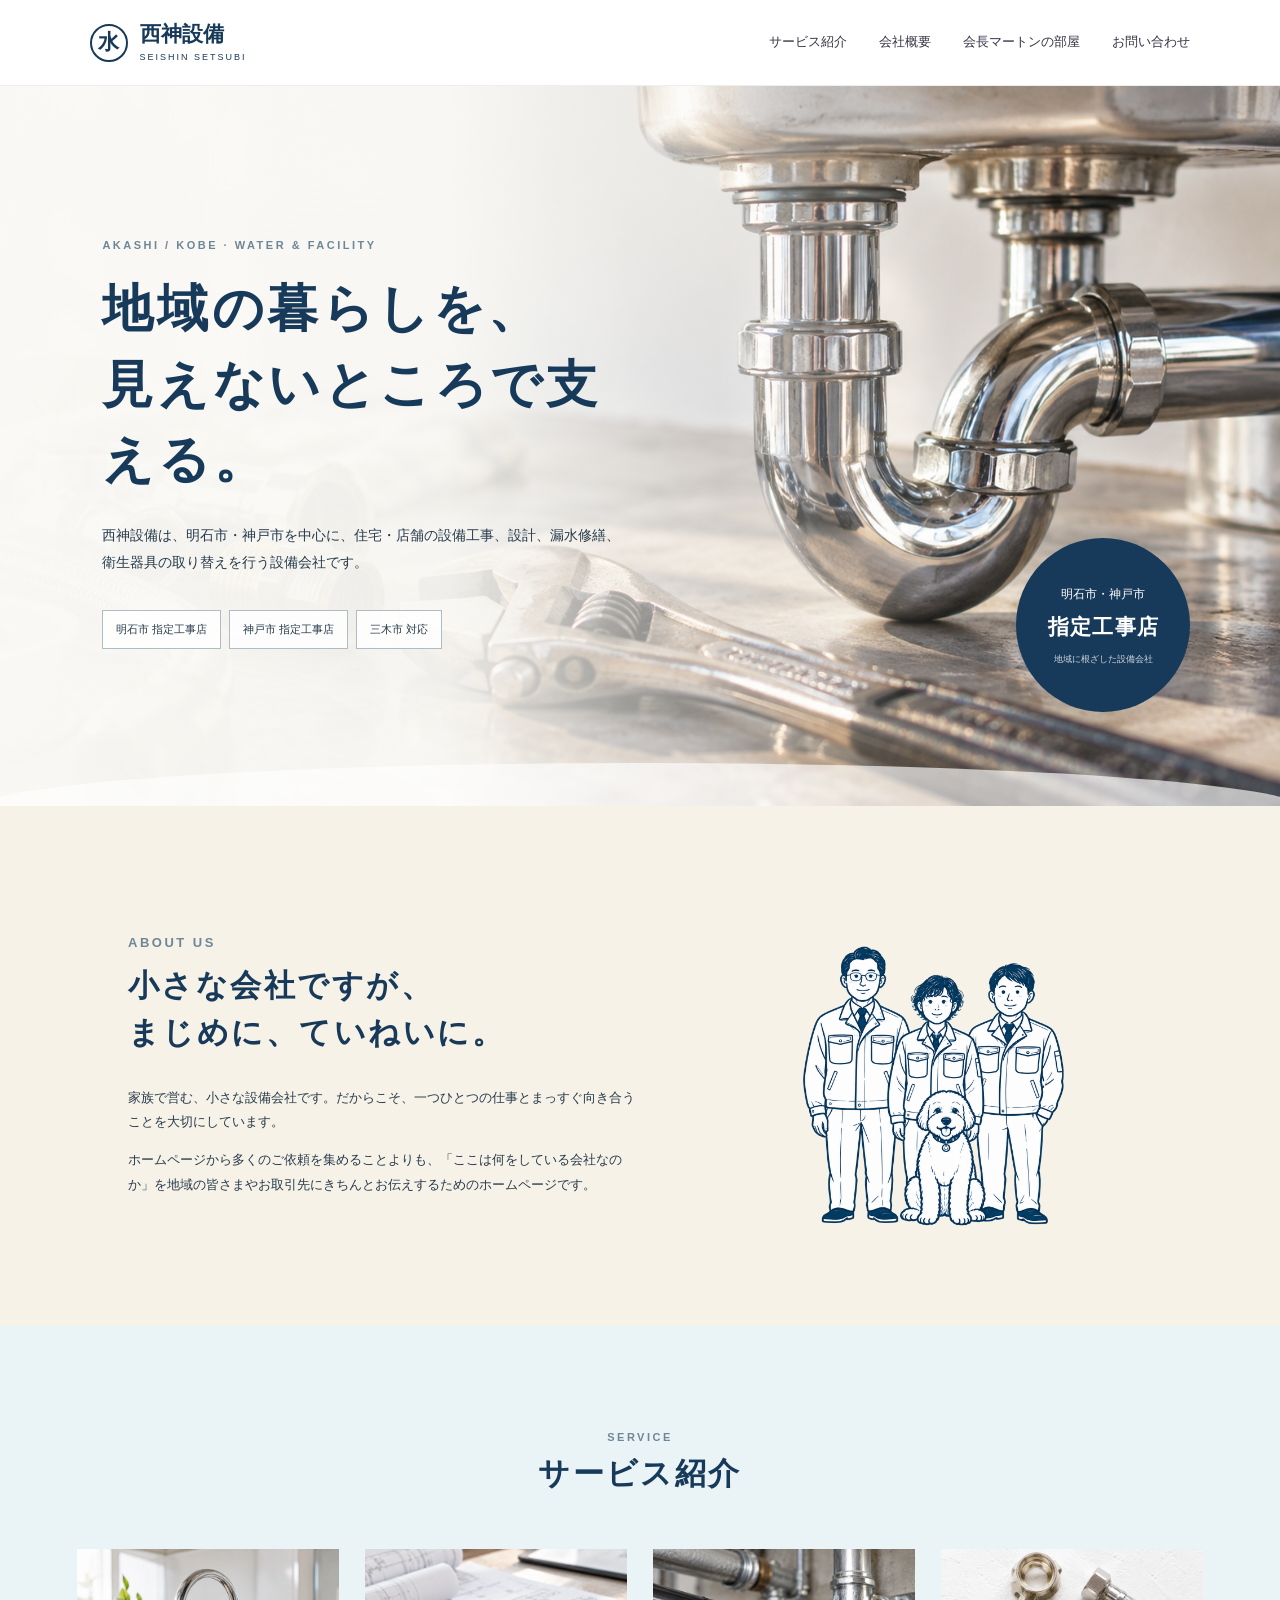
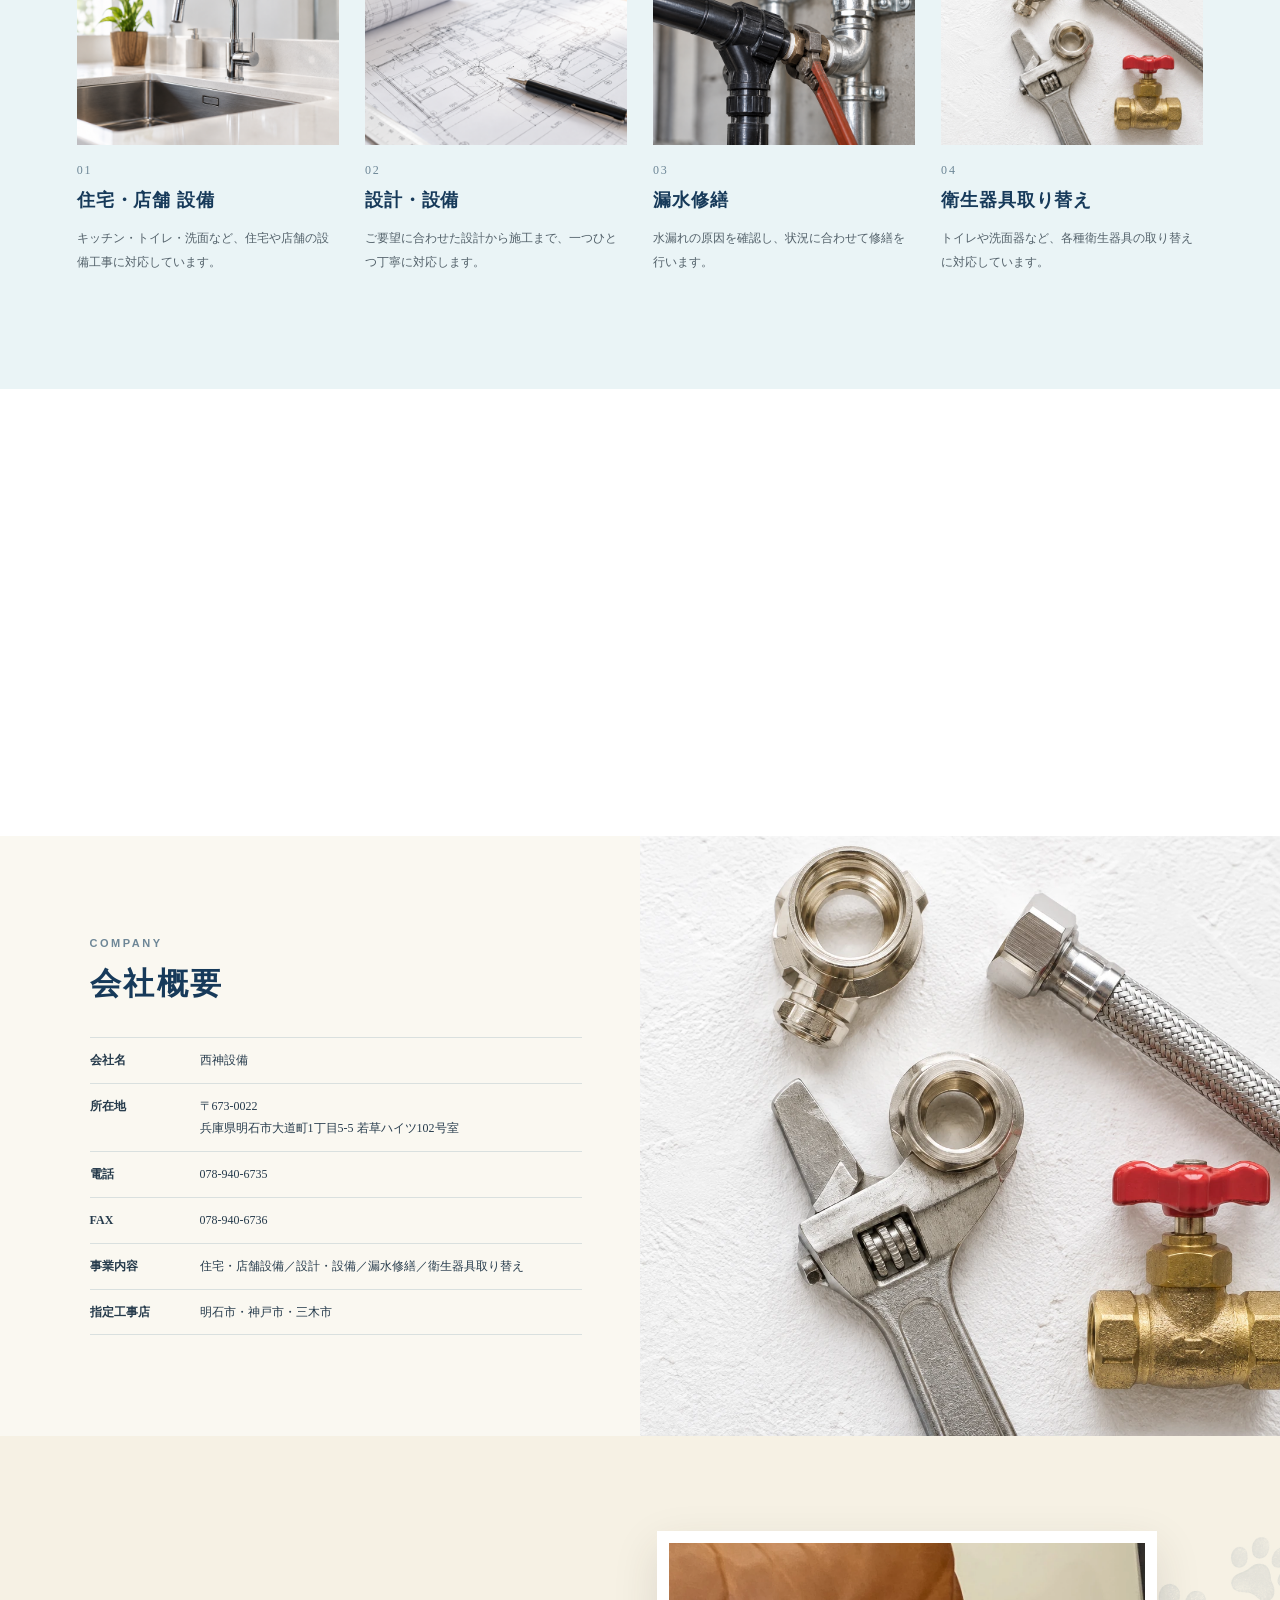
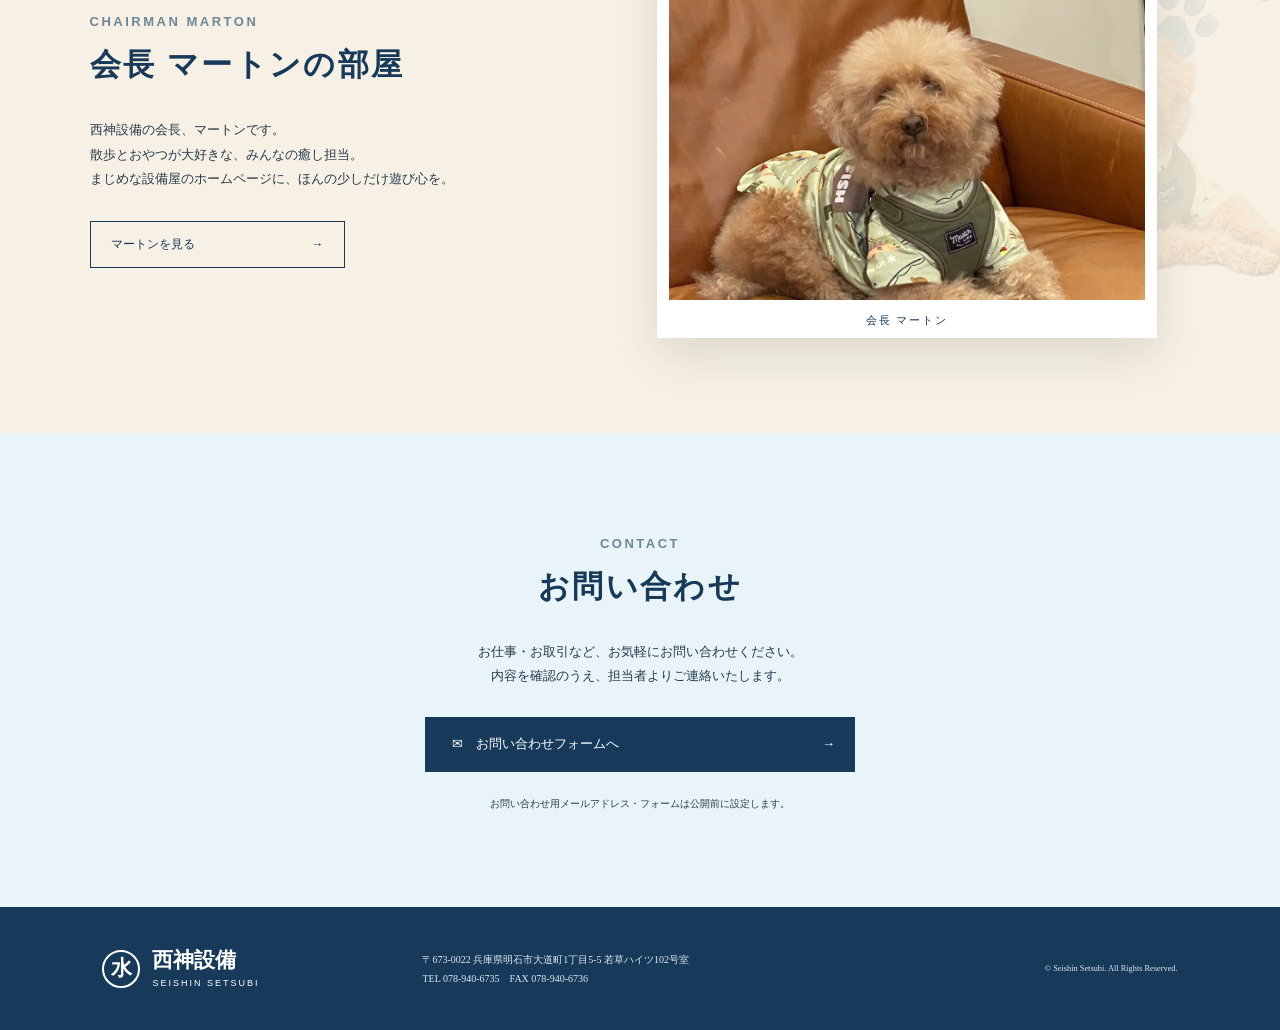
==== index.html @ 3f1f8f0a "Add files via upload" ====
<!doctype html>
<html lang="ja">
<head>
  <meta charset="utf-8">
  <meta name="viewport" content="width=device-width, initial-scale=1">
  <meta name="description" content="西神設備は明石市・神戸市を中心に、住宅・店舗設備、設計、漏水修繕、衛生器具取り替えを行う設備会社です。">
  <title>西神設備｜明石・神戸の水道設備</title>
  <link rel="stylesheet" href="style.css">
  <script src="script.js" defer></script>
</head>
<body>
<header class="header" id="header">
  <a class="brand" href="#top" aria-label="西神設備 ホーム">
    <span class="mark">水</span>
    <span>西神設備<small>SEISHIN SETSUBI</small></span>
  </a>
  <nav class="global-nav" id="global-nav" aria-label="メインナビゲーション">
    <a href="#service">サービス紹介</a>
    <a href="#company">会社概要</a>
    <a href="marton.html">会長マートンの部屋</a>
    <a href="#contact">お問い合わせ</a>
  </nav>
  <button class="menu-button" type="button" aria-label="メニューを開く" aria-expanded="false" aria-controls="global-nav">
    <span></span><span></span><span></span>
  </button>
</header>

<main id="top">
  <section class="hero">
    <div class="hero-copy reveal">
      <p class="eyebrow">AKASHI / KOBE · WATER &amp; FACILITY</p>
      <h1>地域の暮らしを、<br>見えないところで支える。</h1>
      <p class="hero-lead">西神設備は、明石市・神戸市を中心に、住宅・店舗の設備工事、設計、漏水修繕、衛生器具の取り替えを行う設備会社です。</p>
      <div class="badges"><span>明石市 指定工事店</span><span>神戸市 指定工事店</span><span>三木市 対応</span></div>
    </div>
    <div class="mv-badge reveal"><span>明石市・神戸市</span><strong>指定工事店</strong><small>地域に根ざした設備会社</small></div>
  </section>

  <section class="intro section-grid">
    <div class="reveal">
      <p class="eyebrow">ABOUT US</p>
      <h2>小さな会社ですが、<br>まじめに、ていねいに。</h2>
      <p>家族で営む、小さな設備会社です。だからこそ、一つひとつの仕事とまっすぐ向き合うことを大切にしています。</p>
      <p>ホームページから多くのご依頼を集めることよりも、「ここは何をしている会社なのか」を地域の皆さまやお取引先にきちんとお伝えするためのホームページです。</p>
    </div>
    <div class="about-visual reveal"><img src="images/seishin-family.webp" alt="西神設備のスタッフと会長マートン"></div>
  </section>

  <section class="service" id="service">
    <div class="service-inner">
      <p class="section-en reveal">SERVICE</p>
      <h2 class="section-title reveal">サービス紹介</h2>
      <div class="service-list">
        <article class="service-item reveal"><div class="service-image"><img src="images/service-equipment.webp" alt="住宅・店舗の設備工事" loading="lazy"></div><p class="service-number">01</p><h3>住宅・店舗 設備</h3><p class="service-text">キッチン・トイレ・洗面など、住宅や店舗の設備工事に対応しています。</p></article>
        <article class="service-item reveal"><div class="service-image"><img src="images/service-design.webp" alt="設備工事の設計" loading="lazy"></div><p class="service-number">02</p><h3>設計・設備</h3><p class="service-text">ご要望に合わせた設計から施工まで、一つひとつ丁寧に対応します。</p></article>
        <article class="service-item reveal"><div class="service-image"><img src="images/service-repair.webp" alt="漏水修繕" loading="lazy"></div><p class="service-number">03</p><h3>漏水修繕</h3><p class="service-text">水漏れの原因を確認し、状況に合わせて修繕を行います。</p></article>
        <article class="service-item reveal"><div class="service-image"><img src="images/service-sanitary.webp" alt="衛生器具の取り替え" loading="lazy"></div><p class="service-number">04</p><h3>衛生器具取り替え</h3><p class="service-text">トイレや洗面器など、各種衛生器具の取り替えに対応しています。</p></article>
      </div>
    </div>
  </section>

  <section class="cert section-grid">
    <div class="reveal"><p class="eyebrow">LICENSED CONTRACTOR</p><h2>明石市・神戸市の<br>指定工事店です。</h2><p>地域の基準に沿って、確かな施工を積み重ねていくこと。それが西神設備の基本姿勢です。</p><small>※指定内容・正式名称は公開前に各自治体の登録情報と照合予定</small></div>
    <div class="round reveal"><span>明石市・神戸市</span><b>指定工事店</b><small>安心できる施工を</small></div>
  </section>

  <section id="company" class="company">
    <div class="company-info reveal">
      <p class="eyebrow">COMPANY</p><h2>会社概要</h2>
      <dl>
        <dt>会社名</dt><dd>西神設備</dd>
        <dt>所在地</dt><dd>〒673-0022<br>兵庫県明石市大道町1丁目5-5 若草ハイツ102号室</dd>
        <dt>電話</dt><dd>078-940-6735</dd>
        <dt>FAX</dt><dd>078-940-6736</dd>
        <dt>事業内容</dt><dd>住宅・店舗設備／設計・設備／漏水修繕／衛生器具取り替え</dd>
        <dt>指定工事店</dt><dd>明石市・神戸市・三木市</dd>
      </dl>
    </div>
    <div class="company-image reveal"><img src="images/company-tools.webp" alt="水道設備の工具と配管部品" loading="lazy"></div>
  </section>

  <section id="marton" class="marton">
    <img class="marton-paws" src="images/marton-paws.webp" alt="" aria-hidden="true">
    <div class="marton-inner">
      <div class="marton-copy reveal"><p class="eyebrow">CHAIRMAN MARTON</p><h2>会長 マートンの部屋</h2><p>西神設備の会長、マートンです。<br>散歩とおやつが大好きな、みんなの癒し担当。<br>まじめな設備屋のホームページに、ほんの少しだけ遊び心を。</p><a class="outline-button" href="marton.html">マートンを見る <span>→</span></a></div>
      <figure class="marton-photo reveal" id="marton-photo"><img src="images/marton-chairman.webp" alt="西神設備 会長のマートン" loading="lazy"><figcaption>会長 マートン</figcaption></figure>
    </div>
  </section>

  <section id="contact" class="contact">
    <div class="contact-inner reveal"><p class="eyebrow center">CONTACT</p><h2>お問い合わせ</h2><p>お仕事・お取引など、お気軽にお問い合わせください。<br>内容を確認のうえ、担当者よりご連絡いたします。</p><a class="mail" href="#" aria-disabled="true">✉　お問い合わせフォームへ　<span>→</span></a><small>お問い合わせ用メールアドレス・フォームは公開前に設定します。</small></div>
  </section>
</main>

<footer>
  <div class="brand light"><span class="mark">水</span><span>西神設備<small>SEISHIN SETSUBI</small></span></div>
  <div>〒673-0022 兵庫県明石市大道町1丁目5-5 若草ハイツ102号室<br>TEL 078-940-6735　FAX 078-940-6736</div>
  <small>© Seishin Setsubi. All Rights Reserved.</small>
</footer>
<button class="page-top" type="button" aria-label="ページ上部へ戻る">↑</button>
</body>
</html>
---- style.css ----
:root{--navy:#173a5a;--navy2:#0f304c;--blue:#eaf4f6;--cream:#f7f2e7;--ink:#263b4c;--muted:#6e8797;--line:#d9e0df;--white:#fff}*{box-sizing:border-box}html{scroll-behavior:smooth;scroll-padding-top:86px}body{margin:0;color:var(--ink);font-family:"Yu Mincho","Hiragino Mincho ProN",serif;background:#fafaf7;line-height:1.9}img{max-width:100%}a,button{font:inherit}.header{height:86px;display:flex;align-items:center;justify-content:space-between;padding:0 7%;background:rgba(255,255,255,.94);position:sticky;top:0;z-index:20;border-bottom:1px solid #eee;backdrop-filter:blur(12px);transition:box-shadow .3s}.header.scrolled{box-shadow:0 8px 28px rgba(22,58,90,.08)}.brand{display:flex;gap:12px;align-items:center;color:var(--navy);text-decoration:none;font-weight:700;font-size:21px;line-height:1.1}.brand small{display:block;font:9px Arial,sans-serif;letter-spacing:2px;margin-top:6px}.mark{width:38px;height:38px;border:2px solid currentColor;border-radius:50%;display:grid;place-items:center}.global-nav{display:flex;gap:32px}.global-nav a{color:#334;text-decoration:none;font-size:13px;position:relative}.global-nav a::after{content:"";position:absolute;left:0;bottom:-7px;width:100%;height:1px;background:var(--navy);transform:scaleX(0);transform-origin:right;transition:transform .3s}.global-nav a:hover::after{transform:scaleX(1);transform-origin:left}.menu-button{display:none;border:0;background:transparent;width:42px;height:42px;padding:10px;cursor:pointer}.menu-button span{display:block;height:1px;background:var(--navy);margin:6px 0;transition:.3s}.hero{position:relative;min-height:720px;display:flex;align-items:center;overflow:hidden;background:linear-gradient(90deg,rgba(250,249,245,.99) 0%,rgba(250,249,245,.95) 35%,rgba(250,249,245,.42) 58%,rgba(250,249,245,.05) 75%),url("images/hero.webp") center right/cover no-repeat}.hero::after{content:"";position:absolute;left:-2%;right:-2%;bottom:-42px;height:85px;background:#fff;border-radius:50% 50% 0 0/55% 55% 0 0;opacity:.65}.hero-copy{width:min(650px,56%);padding:90px 0 105px 8%;position:relative;z-index:2}.eyebrow,.section-en{font:600 11px Arial,sans-serif;letter-spacing:2.5px;color:var(--muted)}.hero h1{font-size:clamp(38px,4vw,62px);line-height:1.48;letter-spacing:.07em;color:var(--navy);margin:20px 0 25px}.hero-lead{font-size:14px;max-width:530px}.badges{display:flex;gap:8px;flex-wrap:wrap;margin-top:34px}.badges span{border:1px solid #aebdc5;background:rgba(255,255,255,.88);padding:8px 13px;font-size:11px}.mv-badge{position:absolute;right:7%;bottom:13%;width:174px;aspect-ratio:1;border-radius:50%;display:flex;flex-direction:column;align-items:center;justify-content:center;text-align:center;background:var(--navy);color:#fff;z-index:3;box-shadow:0 12px 35px rgba(23,58,90,.16)}.mv-badge span{font-size:12px}.mv-badge strong{font-size:21px;letter-spacing:.06em;margin:3px 0}.mv-badge small{font-size:9px;opacity:.8}.section-grid{display:grid;grid-template-columns:1.08fr .92fr;gap:8%;align-items:center;padding:95px 10%}.intro{background:var(--cream)}h2{font-size:clamp(26px,2.4vw,34px);letter-spacing:.08em;color:var(--navy);line-height:1.55;margin:12px 0 28px}.intro p,.cert p,.marton p{font-size:13px}.about-visual{display:flex;align-items:flex-end;justify-content:center;min-height:330px}.about-visual img{display:block;width:min(100%,520px);height:auto;object-fit:contain}.service{padding:105px 6% 115px;background:var(--blue)}.service-inner{width:min(1180px,100%);margin:auto}.section-en{text-align:center;margin:0 0 8px}.section-title{text-align:center;margin:0 0 50px}.service-list{display:grid;grid-template-columns:repeat(4,minmax(0,1fr));gap:26px}.service-item{position:relative}.service-image{width:100%;aspect-ratio:4/3;overflow:hidden;background:#ddd}.service-image img{display:block;width:100%;height:100%;object-fit:cover;transition:transform .55s ease,filter .55s}.service-item:hover .service-image img{transform:scale(1.04);filter:contrast(1.02)}.service-number{margin:18px 0 5px;color:var(--muted);font:12px Georgia,serif;letter-spacing:.15em}.service-item h3{margin:0 0 10px;color:var(--navy);font-size:18px;letter-spacing:.05em}.service-text{margin:0;color:#53616a;font-size:12px;line-height:1.95}.cert{background:#fff}.round{margin:auto;width:220px;aspect-ratio:1;border-radius:50%;background:var(--navy);color:#fff;display:flex;flex-direction:column;align-items:center;justify-content:center;text-align:center;line-height:1.65;box-shadow:0 15px 40px rgba(23,58,90,.12)}.round span{font-size:13px}.round b{font-size:22px;letter-spacing:.05em}.round small{font-size:9px;opacity:.75}.cert small{font-size:10px;color:#788}.company{display:grid;grid-template-columns:1fr 1fr;background:#faf8f1;min-height:600px}.company-info{padding:90px 9% 90px 14%}.company dl{display:grid;grid-template-columns:110px 1fr;font-size:12px;border-top:1px solid var(--line);margin:0}.company dt,.company dd{margin:0;padding:11px 0;border-bottom:1px solid var(--line)}.company dt{font-weight:bold}.company-image{min-height:600px;overflow:hidden}.company-image img{display:block;width:100%;height:100%;object-fit:cover;transition:transform .8s}.company-image:hover img{transform:scale(1.025)}.marton{position:relative;overflow:hidden;background:#f6f1e4;padding:95px 7%}.marton-inner{position:relative;z-index:2;width:min(1120px,100%);margin:auto;display:grid;grid-template-columns:.9fr 1.1fr;align-items:center;gap:70px}.marton-copy{position:relative;z-index:3}.outline-button{display:inline-flex;align-items:center;justify-content:space-between;gap:55px;min-width:255px;border:1px solid var(--navy);padding:11px 20px;color:var(--navy);text-decoration:none;font-size:12px;margin-top:16px;transition:.3s}.outline-button:hover{background:var(--navy);color:#fff}.marton-photo{position:relative;margin:0 auto;width:min(100%,500px);padding:12px 12px 38px;background:#fff;box-shadow:0 16px 42px rgba(52,50,42,.13);transform:rotate(1.5deg)}.marton-photo img{display:block;width:100%;aspect-ratio:4/3;object-fit:cover;object-position:center 54%}.marton-photo figcaption{position:absolute;left:0;right:0;bottom:7px;text-align:center;color:var(--navy);font-size:11px;letter-spacing:.16em}.marton-paws{position:absolute;z-index:1;right:-50px;top:0;width:520px;height:100%;object-fit:contain;opacity:.12;transform:rotate(-8deg);pointer-events:none;mix-blend-mode:multiply}.contact{background:#e8f4f7;padding:90px 20px;text-align:center}.contact-inner{max-width:720px;margin:auto}.contact h2{margin-top:6px}.contact p{font-size:13px}.mail{display:flex;align-items:center;justify-content:space-between;max-width:430px;margin:28px auto 15px;padding:15px 20px;background:var(--navy);color:#fff;text-decoration:none;font-size:13px;transition:.3s}.mail:hover{background:var(--navy2);transform:translateY(-2px)}.contact small{font-size:10px}footer{background:var(--navy);color:#dce8ef;padding:42px 8%;display:grid;grid-template-columns:1fr 1.5fr 1fr;align-items:center;gap:30px;font-size:10px}.brand.light{color:#fff}footer>small{text-align:right}.page-top{position:fixed;right:24px;bottom:24px;width:44px;height:44px;border:1px solid rgba(255,255,255,.6);border-radius:50%;background:var(--navy);color:#fff;z-index:15;cursor:pointer;opacity:0;visibility:hidden;transform:translateY(10px);transition:.3s}.page-top.show{opacity:1;visibility:visible;transform:none}.reveal{opacity:0;transform:translateY(24px);transition:opacity .8s ease,transform .8s ease}.reveal.is-visible{opacity:1;transform:none}@media(prefers-reduced-motion:reduce){html{scroll-behavior:auto}.reveal{opacity:1;transform:none;transition:none}*{animation:none!important;transition:none!important}}@media(max-width:900px){html{scroll-padding-top:70px}.header{height:70px;padding:0 5%}.brand{font-size:18px}.mark{width:34px;height:34px}.menu-button{display:block}.global-nav{position:absolute;left:0;right:0;top:70px;display:flex;flex-direction:column;gap:0;padding:12px 6% 20px;background:rgba(255,255,255,.98);border-bottom:1px solid #eee;opacity:0;visibility:hidden;transform:translateY(-8px);transition:.3s}.global-nav.open{opacity:1;visibility:visible;transform:none}.global-nav a{padding:13px 0;border-bottom:1px solid #eee}.menu-button.open span:nth-child(1){transform:translateY(7px) rotate(45deg)}.menu-button.open span:nth-child(2){opacity:0}.menu-button.open span:nth-child(3){transform:translateY(-7px) rotate(-45deg)}.hero{min-height:670px;background-position:64% center}.hero-copy{width:75%;padding:75px 0 120px 7%}.mv-badge{width:145px;right:6%;bottom:9%}.section-grid{grid-template-columns:1fr;padding:70px 7%;gap:40px}.about-visual{min-height:0}.service{padding:80px 6% 90px}.service-list{grid-template-columns:repeat(2,minmax(0,1fr));gap:45px 24px}.company{grid-template-columns:1fr}.company-info{padding:70px 7%}.company-image{min-height:420px}.marton{padding:75px 7%}.marton-inner{grid-template-columns:1fr;gap:45px}.marton-photo{width:min(90%,500px)}.marton-paws{width:420px;right:-100px;opacity:.1}footer{grid-template-columns:1fr;text-align:left}footer>small{text-align:left}}@media(max-width:600px){.hero{min-height:700px;align-items:flex-start;background:linear-gradient(180deg,rgba(250,249,245,.98) 0%,rgba(250,249,245,.92) 45%,rgba(250,249,245,.25) 72%,rgba(250,249,245,.08) 100%),url("images/hero.webp") 67% center/cover no-repeat}.hero-copy{width:100%;padding:58px 7% 220px}.hero h1{font-size:29px}.hero-lead{font-size:12px}.badges{margin-top:22px}.badges span{font-size:10px}.mv-badge{width:118px;right:7%;bottom:6%}.mv-badge strong{font-size:16px}.service-list{grid-template-columns:1fr}.service-image{aspect-ratio:16/10}.company-image{min-height:320px}.company dl{grid-template-columns:88px 1fr}.marton{padding:65px 6%}.marton-photo{width:100%;transform:rotate(1deg)}.marton-paws{width:330px;right:-125px;top:15%;opacity:.09}.outline-button{min-width:230px}.contact{padding:70px 20px}.page-top{right:14px;bottom:14px}}
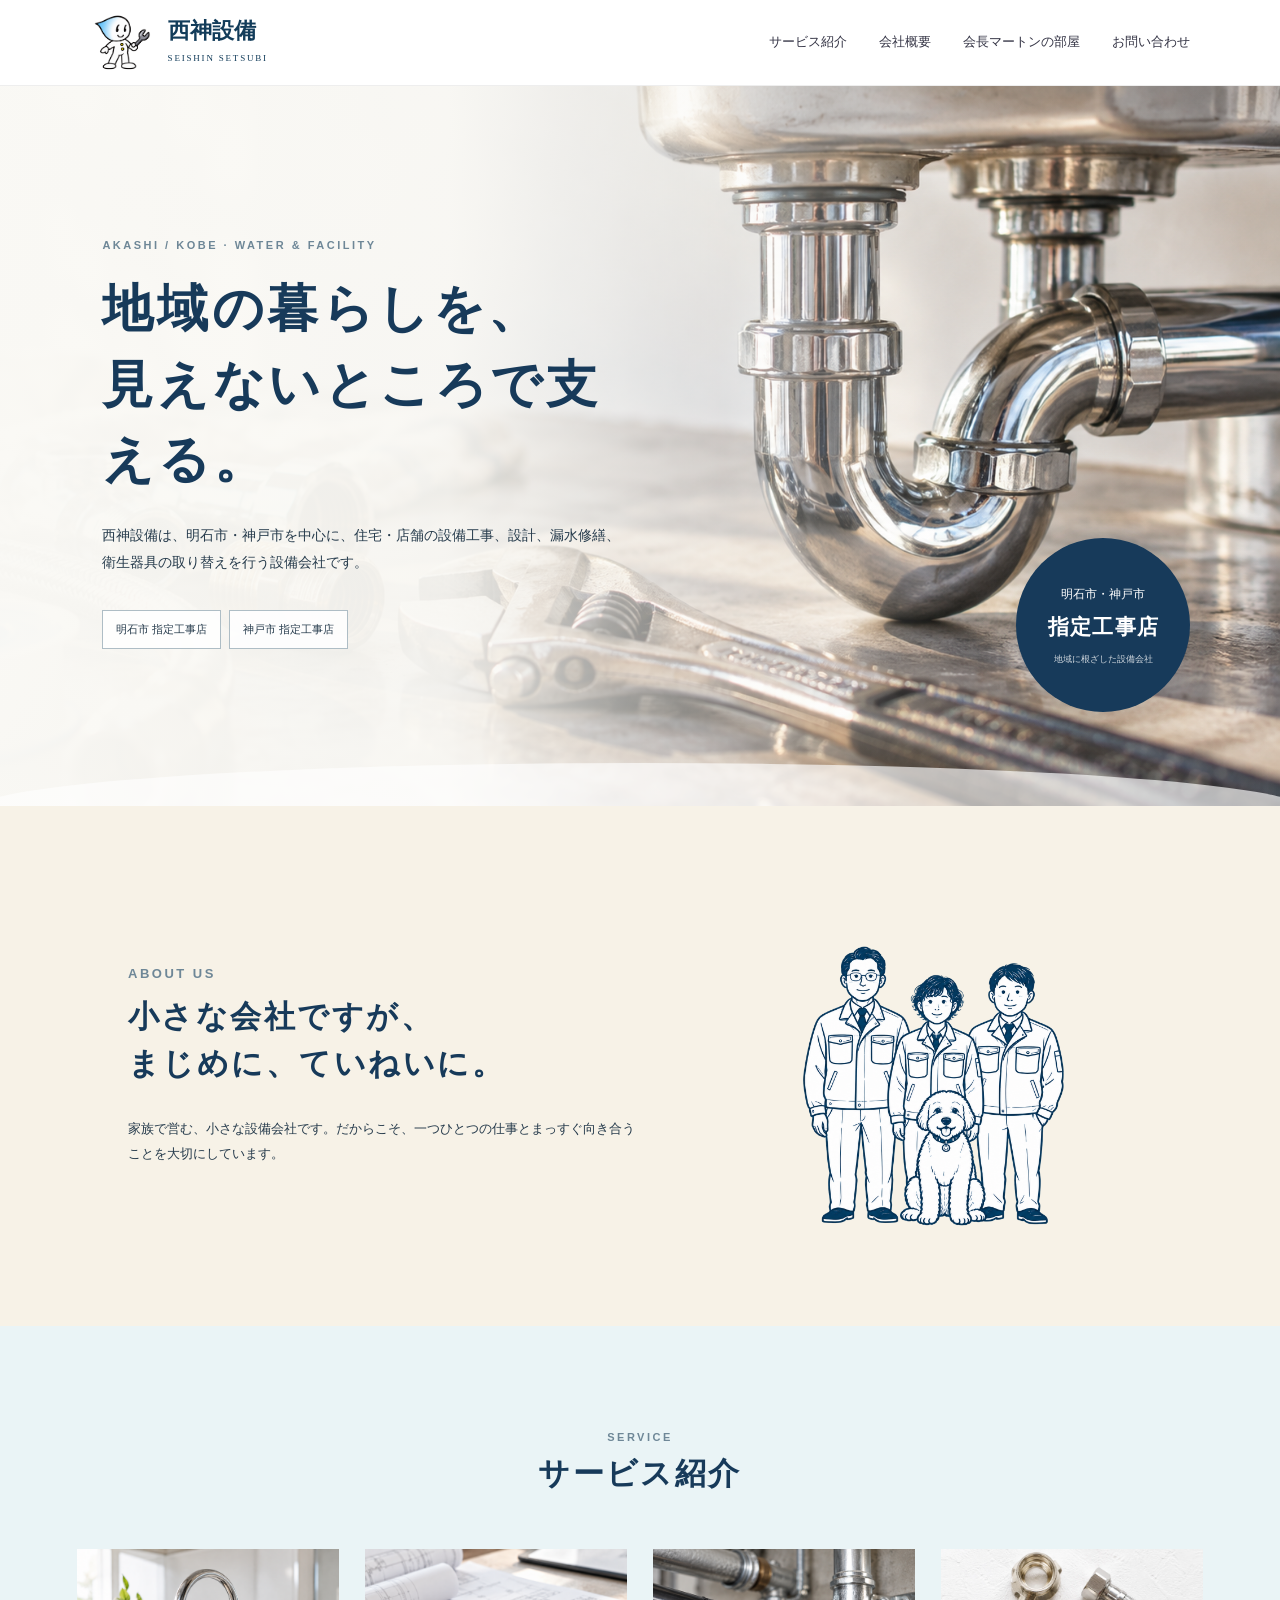
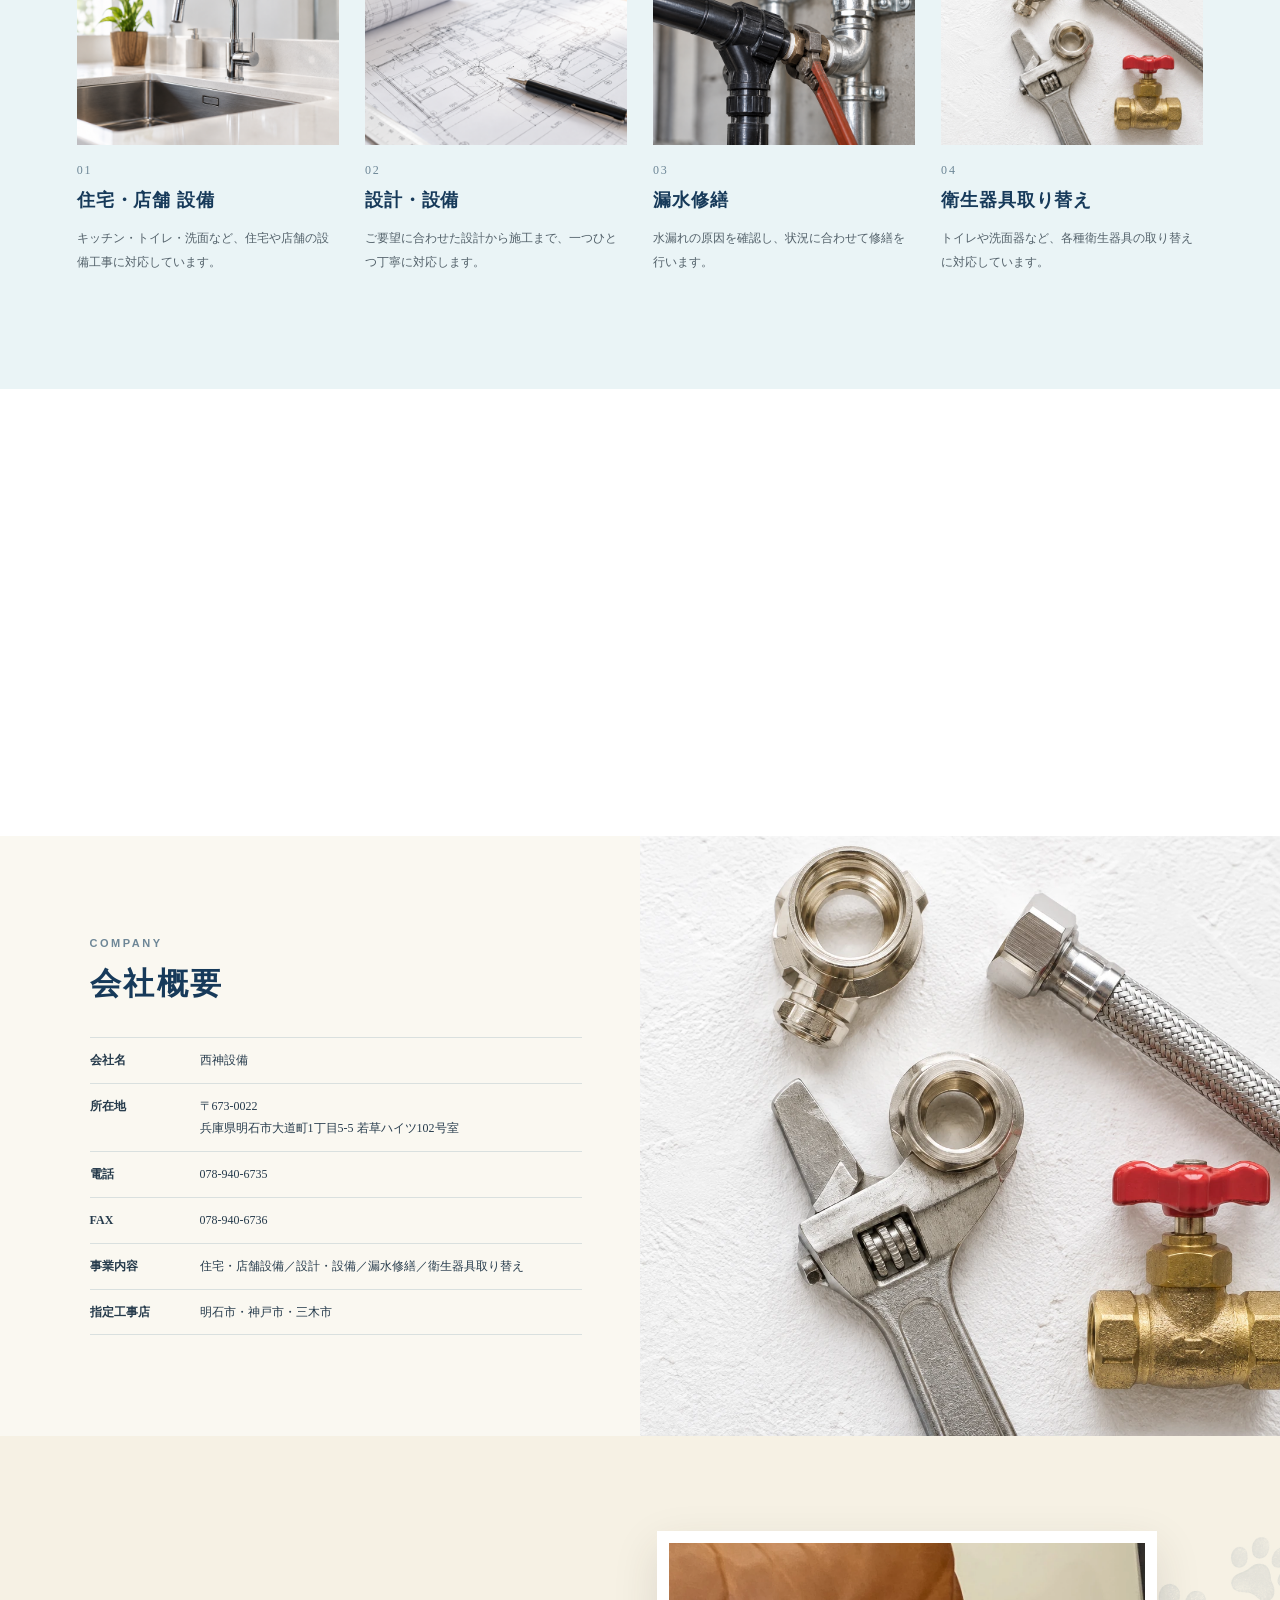
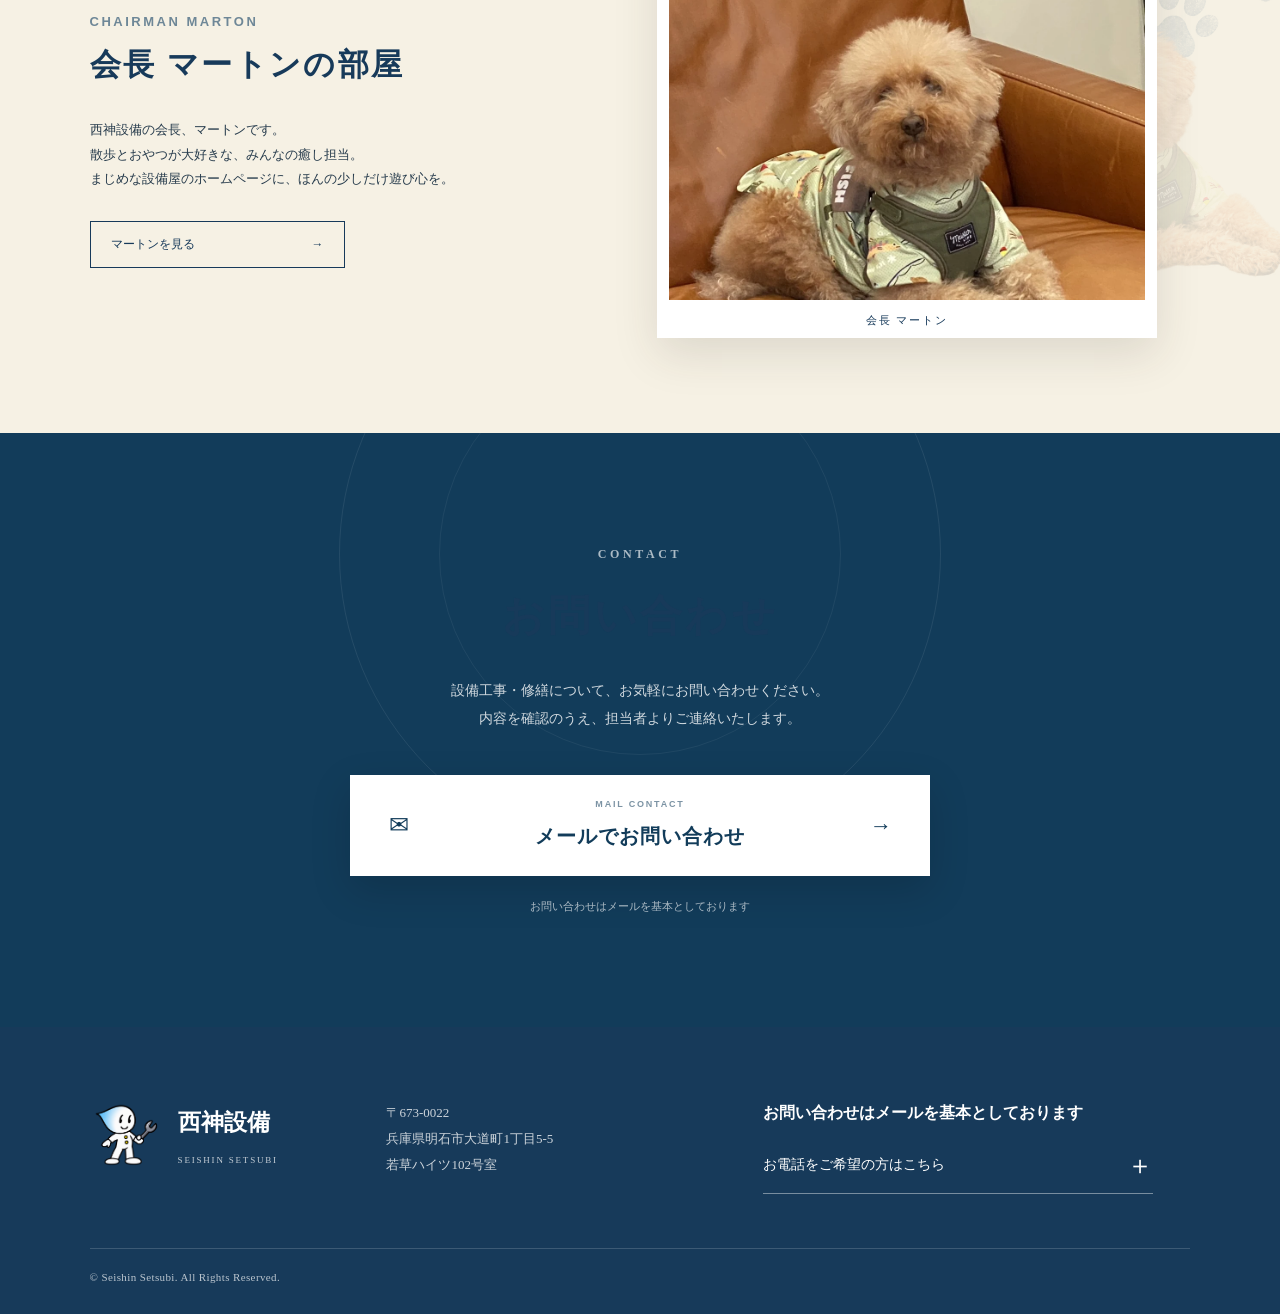
==== commit 672844cc: "Add files via upload" ====
--- a/index.html
+++ b/index.html
@@ -10,10 +10,18 @@
 </head>
 <body>
 <header class="header" id="header">
-  <a class="brand" href="#top" aria-label="西神設備 ホーム">
-    <span class="mark">水</span>
-    <span>西神設備<small>SEISHIN SETSUBI</small></span>
-  </a>
+  <a href="index.html" class="header-logo">
+  <img
+    src="images/seishin-logo.png"
+    alt="西神設備"
+    class="header-logo-image"
+  >
+
+  <div class="header-logo-text">
+    <span class="header-logo-name">西神設備</span>
+    <span class="header-logo-en">SEISHIN SETSUBI</span>
+  </div>
+</a>
   <nav class="global-nav" id="global-nav" aria-label="メインナビゲーション">
     <a href="#service">サービス紹介</a>
     <a href="#company">会社概要</a>
@@ -29,9 +37,12 @@
   <section class="hero">
     <div class="hero-copy reveal">
       <p class="eyebrow">AKASHI / KOBE · WATER &amp; FACILITY</p>
-      <h1>地域の暮らしを、<br>見えないところで支える。</h1>
-      <p class="hero-lead">西神設備は、明石市・神戸市を中心に、住宅・店舗の設備工事、設計、漏水修繕、衛生器具の取り替えを行う設備会社です。</p>
-      <div class="badges"><span>明石市 指定工事店</span><span>神戸市 指定工事店</span><span>三木市 対応</span></div>
+<h1>
+  地域の暮らしを、<br>
+  見えないところで<span class="sp-break"><br></span>支える。
+</h1>
+      <p class="hero-lead">西神設備は、明石市・神戸市を中心に、<br class="mobile-br">住宅・店舗の設備工事、設計、漏水修繕、<br class="mobile-br">衛生器具の取り替えを行う設備会社です。</p>
+      <div class="badges"><span>明石市 指定工事店</span><span>神戸市 指定工事店</span></div>
     </div>
     <div class="mv-badge reveal"><span>明石市・神戸市</span><strong>指定工事店</strong><small>地域に根ざした設備会社</small></div>
   </section>
@@ -40,8 +51,7 @@
     <div class="reveal">
       <p class="eyebrow">ABOUT US</p>
       <h2>小さな会社ですが、<br>まじめに、ていねいに。</h2>
-      <p>家族で営む、小さな設備会社です。だからこそ、一つひとつの仕事とまっすぐ向き合うことを大切にしています。</p>
-      <p>ホームページから多くのご依頼を集めることよりも、「ここは何をしている会社なのか」を地域の皆さまやお取引先にきちんとお伝えするためのホームページです。</p>
+      <p>家族で営む、小さな設備会社です。<br class="mobile-br">だからこそ、一つひとつの仕事と<br class="mobile-br">まっすぐ向き合うことを大切にしています。</p>
     </div>
     <div class="about-visual reveal"><img src="images/seishin-family.webp" alt="西神設備のスタッフと会長マートン"></div>
   </section>
@@ -51,8 +61,8 @@
       <p class="section-en reveal">SERVICE</p>
       <h2 class="section-title reveal">サービス紹介</h2>
       <div class="service-list">
-        <article class="service-item reveal"><div class="service-image"><img src="images/service-equipment.webp" alt="住宅・店舗の設備工事" loading="lazy"></div><p class="service-number">01</p><h3>住宅・店舗 設備</h3><p class="service-text">キッチン・トイレ・洗面など、住宅や店舗の設備工事に対応しています。</p></article>
-        <article class="service-item reveal"><div class="service-image"><img src="images/service-design.webp" alt="設備工事の設計" loading="lazy"></div><p class="service-number">02</p><h3>設計・設備</h3><p class="service-text">ご要望に合わせた設計から施工まで、一つひとつ丁寧に対応します。</p></article>
+        <article class="service-item reveal"><div class="service-image"><img src="images/service-equipment.webp" alt="住宅・店舗の設備工事" loading="lazy"></div><p class="service-number">01</p><h3>住宅・店舗 設備</h3><p class="service-text">キッチン・トイレ・洗面など、<span class="sp-break"><br></span>住宅や店舗の設備工事に対応しています。</p></article>
+        <article class="service-item reveal"><div class="service-image"><img src="images/service-design.webp" alt="設備工事の設計" loading="lazy"></div><p class="service-number">02</p><h3>設計・設備</h3><p class="service-text">ご要望に合わせた設計から施工まで、<span class="sp-break"><br></span>一つひとつ丁寧に対応します。</p></article>
         <article class="service-item reveal"><div class="service-image"><img src="images/service-repair.webp" alt="漏水修繕" loading="lazy"></div><p class="service-number">03</p><h3>漏水修繕</h3><p class="service-text">水漏れの原因を確認し、状況に合わせて修繕を行います。</p></article>
         <article class="service-item reveal"><div class="service-image"><img src="images/service-sanitary.webp" alt="衛生器具の取り替え" loading="lazy"></div><p class="service-number">04</p><h3>衛生器具取り替え</h3><p class="service-text">トイレや洗面器など、各種衛生器具の取り替えに対応しています。</p></article>
       </div>
@@ -60,7 +70,7 @@
   </section>
 
   <section class="cert section-grid">
-    <div class="reveal"><p class="eyebrow">LICENSED CONTRACTOR</p><h2>明石市・神戸市の<br>指定工事店です。</h2><p>地域の基準に沿って、確かな施工を積み重ねていくこと。それが西神設備の基本姿勢です。</p><small>※指定内容・正式名称は公開前に各自治体の登録情報と照合予定</small></div>
+    <div class="reveal"><p class="eyebrow">LICENSED CONTRACTOR</p><h2>明石市・神戸市の<br>指定工事店です。</h2><p>地域の基準に沿って、確かな施工を<br class="mobile-br">積み重ねていくこと。<br class="mobile-br">それが西神設備の基本姿勢です。</p><small>※指定内容・正式名称は公開前に各自治体の登録情報と照合予定</small></div>
     <div class="round reveal"><span>明石市・神戸市</span><b>指定工事店</b><small>安心できる施工を</small></div>
   </section>
 
@@ -82,21 +92,128 @@
   <section id="marton" class="marton">
     <img class="marton-paws" src="images/marton-paws.webp" alt="" aria-hidden="true">
     <div class="marton-inner">
-      <div class="marton-copy reveal"><p class="eyebrow">CHAIRMAN MARTON</p><h2>会長 マートンの部屋</h2><p>西神設備の会長、マートンです。<br>散歩とおやつが大好きな、みんなの癒し担当。<br>まじめな設備屋のホームページに、ほんの少しだけ遊び心を。</p><a class="outline-button" href="marton.html">マートンを見る <span>→</span></a></div>
+      <div class="marton-copy reveal"><p class="eyebrow">CHAIRMAN MARTON</p><h2>会長 マートンの部屋</h2><p>西神設備の会長、マートンです。<br>散歩とおやつが大好きな、<br class="mobile-br">みんなの癒し担当。<br>まじめな設備屋のホームページに、<br class="mobile-br">ほんの少しだけ遊び心を。</p><a class="outline-button" href="marton.html">マートンを見る <span>→</span></a></div>
       <figure class="marton-photo reveal" id="marton-photo"><img src="images/marton-chairman.webp" alt="西神設備 会長のマートン" loading="lazy"><figcaption>会長 マートン</figcaption></figure>
     </div>
   </section>
 
-  <section id="contact" class="contact">
-    <div class="contact-inner reveal"><p class="eyebrow center">CONTACT</p><h2>お問い合わせ</h2><p>お仕事・お取引など、お気軽にお問い合わせください。<br>内容を確認のうえ、担当者よりご連絡いたします。</p><a class="mail" href="#" aria-disabled="true">✉　お問い合わせフォームへ　<span>→</span></a><small>お問い合わせ用メールアドレス・フォームは公開前に設定します。</small></div>
-  </section>
+ <section class="contact-cta" id="contact">
+
+  <div class="contact-cta-inner">
+
+    <p class="contact-cta-en">
+      CONTACT
+    </p>
+
+    <h2 class="contact-cta-title">
+      お問い合わせ
+    </h2>
+
+    <p class="contact-cta-text">
+      設備工事・修繕について、<br class="mobile-br">お気軽にお問い合わせください。<br>
+      内容を確認のうえ、<br class="mobile-br">担当者よりご連絡いたします。
+    </p>
+
+    <a
+      href="mailto:ここにGmailアドレス@gmail.com"
+      class="contact-cta-button"
+    >
+      <span class="contact-cta-mail">✉</span>
+
+      <span class="contact-cta-button-text">
+        <small>MAIL CONTACT</small>
+        メールでお問い合わせ
+      </span>
+
+      <span class="contact-cta-arrow">→</span>
+    </a>
+
+    <p class="contact-cta-note">
+      お問い合わせはメールを基本としております
+    </p>
+
+  </div>
+
+</section>
+  
 </main>
 
-<footer>
-  <div class="brand light"><span class="mark">水</span><span>西神設備<small>SEISHIN SETSUBI</small></span></div>
-  <div>〒673-0022 兵庫県明石市大道町1丁目5-5 若草ハイツ102号室<br>TEL 078-940-6735　FAX 078-940-6736</div>
-  <small>© Seishin Setsubi. All Rights Reserved.</small>
+<footer class="site-footer">
+
+  <div class="site-footer-inner">
+
+  <div class="site-footer-brand">
+  <img
+    src="images/seishin-logo.png"
+    alt=""
+    class="site-footer-logo-image"
+  >
+
+  <div>
+    <p class="site-footer-name">西神設備</p>
+    <p class="site-footer-en">SEISHIN SETSUBI</p>
+  </div>
+</div>
+
+
+    <!-- 住所 -->
+    <div class="site-footer-address">
+      <p>
+        〒673-0022<br>
+        兵庫県明石市大道町1丁目5-5<br>
+        若草ハイツ102号室
+      </p>
+    </div>
+
+
+    <!-- 電話 -->
+    <div class="site-footer-contact">
+
+      <p class="site-footer-contact-title">
+        お問い合わせはメールを基本としております
+      </p>
+
+      <button
+        class="site-footer-phone-button"
+        id="phoneToggle"
+        type="button"
+        aria-expanded="false"
+      >
+        <span>お電話をご希望の方はこちら</span>
+        <span class="site-footer-plus">＋</span>
+      </button>
+
+      <div
+        class="site-footer-phone"
+        id="phoneNumber"
+      >
+        <p>お電話でのお問い合わせ</p>
+
+        <a href="tel:0789406735">
+          078-940-6735
+        </a>
+      </div>
+
+    </div>
+
+  </div>
+
+
+  <!-- コピーライト -->
+  <div class="site-footer-bottom">
+    <p>© Seishin Setsubi. All Rights Reserved.</p>
+  </div>
+
+
+
 </footer>
 <button class="page-top" type="button" aria-label="ページ上部へ戻る">↑</button>
+<a
+  href="mailto:ここにGmailアドレス@gmail.com"
+  class="fixed-contact"
+>
+  <span class="fixed-contact-icon">✉</span>
+  <span>メールでお問い合わせ</span>
+</a>
 </body>
 </html>
--- a/style.css
+++ b/style.css
@@ -1 +1,1478 @@
-:root{--navy:#173a5a;--navy2:#0f304c;--blue:#eaf4f6;--cream:#f7f2e7;--ink:#263b4c;--muted:#6e8797;--line:#d9e0df;--white:#fff}*{box-sizing:border-box}html{scroll-behavior:smooth;scroll-padding-top:86px}body{margin:0;color:var(--ink);font-family:"Yu Mincho","Hiragino Mincho ProN",serif;background:#fafaf7;line-height:1.9}img{max-width:100%}a,button{font:inherit}.header{height:86px;display:flex;align-items:center;justify-content:space-between;padding:0 7%;background:rgba(255,255,255,.94);position:sticky;top:0;z-index:20;border-bottom:1px solid #eee;backdrop-filter:blur(12px);transition:box-shadow .3s}.header.scrolled{box-shadow:0 8px 28px rgba(22,58,90,.08)}.brand{display:flex;gap:12px;align-items:center;color:var(--navy);text-decoration:none;font-weight:700;font-size:21px;line-height:1.1}.brand small{display:block;font:9px Arial,sans-serif;letter-spacing:2px;margin-top:6px}.mark{width:38px;height:38px;border:2px solid currentColor;border-radius:50%;display:grid;place-items:center}.global-nav{display:flex;gap:32px}.global-nav a{color:#334;text-decoration:none;font-size:13px;position:relative}.global-nav a::after{content:"";position:absolute;left:0;bottom:-7px;width:100%;height:1px;background:var(--navy);transform:scaleX(0);transform-origin:right;transition:transform .3s}.global-nav a:hover::after{transform:scaleX(1);transform-origin:left}.menu-button{display:none;border:0;background:transparent;width:42px;height:42px;padding:10px;cursor:pointer}.menu-button span{display:block;height:1px;background:var(--navy);margin:6px 0;transition:.3s}.hero{position:relative;min-height:720px;display:flex;align-items:center;overflow:hidden;background:linear-gradient(90deg,rgba(250,249,245,.99) 0%,rgba(250,249,245,.95) 35%,rgba(250,249,245,.42) 58%,rgba(250,249,245,.05) 75%),url("images/hero.webp") center right/cover no-repeat}.hero::after{content:"";position:absolute;left:-2%;right:-2%;bottom:-42px;height:85px;background:#fff;border-radius:50% 50% 0 0/55% 55% 0 0;opacity:.65}.hero-copy{width:min(650px,56%);padding:90px 0 105px 8%;position:relative;z-index:2}.eyebrow,.section-en{font:600 11px Arial,sans-serif;letter-spacing:2.5px;color:var(--muted)}.hero h1{font-size:clamp(38px,4vw,62px);line-height:1.48;letter-spacing:.07em;color:var(--navy);margin:20px 0 25px}.hero-lead{font-size:14px;max-width:530px}.badges{display:flex;gap:8px;flex-wrap:wrap;margin-top:34px}.badges span{border:1px solid #aebdc5;background:rgba(255,255,255,.88);padding:8px 13px;font-size:11px}.mv-badge{position:absolute;right:7%;bottom:13%;width:174px;aspect-ratio:1;border-radius:50%;display:flex;flex-direction:column;align-items:center;justify-content:center;text-align:center;background:var(--navy);color:#fff;z-index:3;box-shadow:0 12px 35px rgba(23,58,90,.16)}.mv-badge span{font-size:12px}.mv-badge strong{font-size:21px;letter-spacing:.06em;margin:3px 0}.mv-badge small{font-size:9px;opacity:.8}.section-grid{display:grid;grid-template-columns:1.08fr .92fr;gap:8%;align-items:center;padding:95px 10%}.intro{background:var(--cream)}h2{font-size:clamp(26px,2.4vw,34px);letter-spacing:.08em;color:var(--navy);line-height:1.55;margin:12px 0 28px}.intro p,.cert p,.marton p{font-size:13px}.about-visual{display:flex;align-items:flex-end;justify-content:center;min-height:330px}.about-visual img{display:block;width:min(100%,520px);height:auto;object-fit:contain}.service{padding:105px 6% 115px;background:var(--blue)}.service-inner{width:min(1180px,100%);margin:auto}.section-en{text-align:center;margin:0 0 8px}.section-title{text-align:center;margin:0 0 50px}.service-list{display:grid;grid-template-columns:repeat(4,minmax(0,1fr));gap:26px}.service-item{position:relative}.service-image{width:100%;aspect-ratio:4/3;overflow:hidden;background:#ddd}.service-image img{display:block;width:100%;height:100%;object-fit:cover;transition:transform .55s ease,filter .55s}.service-item:hover .service-image img{transform:scale(1.04);filter:contrast(1.02)}.service-number{margin:18px 0 5px;color:var(--muted);font:12px Georgia,serif;letter-spacing:.15em}.service-item h3{margin:0 0 10px;color:var(--navy);font-size:18px;letter-spacing:.05em}.service-text{margin:0;color:#53616a;font-size:12px;line-height:1.95}.cert{background:#fff}.round{margin:auto;width:220px;aspect-ratio:1;border-radius:50%;background:var(--navy);color:#fff;display:flex;flex-direction:column;align-items:center;justify-content:center;text-align:center;line-height:1.65;box-shadow:0 15px 40px rgba(23,58,90,.12)}.round span{font-size:13px}.round b{font-size:22px;letter-spacing:.05em}.round small{font-size:9px;opacity:.75}.cert small{font-size:10px;color:#788}.company{display:grid;grid-template-columns:1fr 1fr;background:#faf8f1;min-height:600px}.company-info{padding:90px 9% 90px 14%}.company dl{display:grid;grid-template-columns:110px 1fr;font-size:12px;border-top:1px solid var(--line);margin:0}.company dt,.company dd{margin:0;padding:11px 0;border-bottom:1px solid var(--line)}.company dt{font-weight:bold}.company-image{min-height:600px;overflow:hidden}.company-image img{display:block;width:100%;height:100%;object-fit:cover;transition:transform .8s}.company-image:hover img{transform:scale(1.025)}.marton{position:relative;overflow:hidden;background:#f6f1e4;padding:95px 7%}.marton-inner{position:relative;z-index:2;width:min(1120px,100%);margin:auto;display:grid;grid-template-columns:.9fr 1.1fr;align-items:center;gap:70px}.marton-copy{position:relative;z-index:3}.outline-button{display:inline-flex;align-items:center;justify-content:space-between;gap:55px;min-width:255px;border:1px solid var(--navy);padding:11px 20px;color:var(--navy);text-decoration:none;font-size:12px;margin-top:16px;transition:.3s}.outline-button:hover{background:var(--navy);color:#fff}.marton-photo{position:relative;margin:0 auto;width:min(100%,500px);padding:12px 12px 38px;background:#fff;box-shadow:0 16px 42px rgba(52,50,42,.13);transform:rotate(1.5deg)}.marton-photo img{display:block;width:100%;aspect-ratio:4/3;object-fit:cover;object-position:center 54%}.marton-photo figcaption{position:absolute;left:0;right:0;bottom:7px;text-align:center;color:var(--navy);font-size:11px;letter-spacing:.16em}.marton-paws{position:absolute;z-index:1;right:-50px;top:0;width:520px;height:100%;object-fit:contain;opacity:.12;transform:rotate(-8deg);pointer-events:none;mix-blend-mode:multiply}.contact{background:#e8f4f7;padding:90px 20px;text-align:center}.contact-inner{max-width:720px;margin:auto}.contact h2{margin-top:6px}.contact p{font-size:13px}.mail{display:flex;align-items:center;justify-content:space-between;max-width:430px;margin:28px auto 15px;padding:15px 20px;background:var(--navy);color:#fff;text-decoration:none;font-size:13px;transition:.3s}.mail:hover{background:var(--navy2);transform:translateY(-2px)}.contact small{font-size:10px}footer{background:var(--navy);color:#dce8ef;padding:42px 8%;display:grid;grid-template-columns:1fr 1.5fr 1fr;align-items:center;gap:30px;font-size:10px}.brand.light{color:#fff}footer>small{text-align:right}.page-top{position:fixed;right:24px;bottom:24px;width:44px;height:44px;border:1px solid rgba(255,255,255,.6);border-radius:50%;background:var(--navy);color:#fff;z-index:15;cursor:pointer;opacity:0;visibility:hidden;transform:translateY(10px);transition:.3s}.page-top.show{opacity:1;visibility:visible;transform:none}.reveal{opacity:0;transform:translateY(24px);transition:opacity .8s ease,transform .8s ease}.reveal.is-visible{opacity:1;transform:none}@media(prefers-reduced-motion:reduce){html{scroll-behavior:auto}.reveal{opacity:1;transform:none;transition:none}*{animation:none!important;transition:none!important}}@media(max-width:900px){html{scroll-padding-top:70px}.header{height:70px;padding:0 5%}.brand{font-size:18px}.mark{width:34px;height:34px}.menu-button{display:block}.global-nav{position:absolute;left:0;right:0;top:70px;display:flex;flex-direction:column;gap:0;padding:12px 6% 20px;background:rgba(255,255,255,.98);border-bottom:1px solid #eee;opacity:0;visibility:hidden;transform:translateY(-8px);transition:.3s}.global-nav.open{opacity:1;visibility:visible;transform:none}.global-nav a{padding:13px 0;border-bottom:1px solid #eee}.menu-button.open span:nth-child(1){transform:translateY(7px) rotate(45deg)}.menu-button.open span:nth-child(2){opacity:0}.menu-button.open span:nth-child(3){transform:translateY(-7px) rotate(-45deg)}.hero{min-height:670px;background-position:64% center}.hero-copy{width:75%;padding:75px 0 120px 7%}.mv-badge{width:145px;right:6%;bottom:9%}.section-grid{grid-template-columns:1fr;padding:70px 7%;gap:40px}.about-visual{min-height:0}.service{padding:80px 6% 90px}.service-list{grid-template-columns:repeat(2,minmax(0,1fr));gap:45px 24px}.company{grid-template-columns:1fr}.company-info{padding:70px 7%}.company-image{min-height:420px}.marton{padding:75px 7%}.marton-inner{grid-template-columns:1fr;gap:45px}.marton-photo{width:min(90%,500px)}.marton-paws{width:420px;right:-100px;opacity:.1}footer{grid-template-columns:1fr;text-align:left}footer>small{text-align:left}}@media(max-width:600px){.hero{min-height:700px;align-items:flex-start;background:linear-gradient(180deg,rgba(250,249,245,.98) 0%,rgba(250,249,245,.92) 45%,rgba(250,249,245,.25) 72%,rgba(250,249,245,.08) 100%),url("images/hero.webp") 67% center/cover no-repeat}.hero-copy{width:100%;padding:58px 7% 220px}.hero h1{font-size:29px}.hero-lead{font-size:12px}.badges{margin-top:22px}.badges span{font-size:10px}.mv-badge{width:118px;right:7%;bottom:6%}.mv-badge strong{font-size:16px}.service-list{grid-template-columns:1fr}.service-image{aspect-ratio:16/10}.company-image{min-height:320px}.company dl{grid-template-columns:88px 1fr}.marton{padding:65px 6%}.marton-photo{width:100%;transform:rotate(1deg)}.marton-paws{width:330px;right:-125px;top:15%;opacity:.09}.outline-button{min-width:230px}.contact{padding:70px 20px}.page-top{right:14px;bottom:14px}}
+:root {
+    --navy: #173a5a;
+    --navy2: #0f304c;
+    --blue: #eaf4f6;
+    --cream: #f7f2e7;
+    --ink: #263b4c;
+    --muted: #6e8797;
+    --line: #d9e0df;
+    --white: #fff
+}
+
+* {
+    box-sizing: border-box
+}
+
+html {
+    scroll-behavior: smooth;
+    scroll-padding-top: 86px
+}
+
+body {
+    margin: 0;
+    color: var(--ink);
+    font-family: "Yu Mincho", "Hiragino Mincho ProN", serif;
+    background: #fafaf7;
+    line-height: 1.9
+}
+
+img {
+    max-width: 100%
+}
+
+a,
+button {
+    font: inherit
+}
+
+.header {
+    height: 86px;
+    display: flex;
+    align-items: center;
+    justify-content: space-between;
+    padding: 0 7%;
+    background: rgba(255, 255, 255, .94);
+    position: sticky;
+    top: 0;
+    z-index: 20;
+    border-bottom: 1px solid #eee;
+    backdrop-filter: blur(12px);
+    transition: box-shadow .3s
+}
+
+.header.scrolled {
+    box-shadow: 0 8px 28px rgba(22, 58, 90, .08)
+}
+
+.brand {
+    display: flex;
+    gap: 12px;
+    align-items: center;
+    color: var(--navy);
+    text-decoration: none;
+    font-weight: 700;
+    font-size: 21px;
+    line-height: 1.1
+}
+
+.brand small {
+    display: block;
+    font: 9px Arial, sans-serif;
+    letter-spacing: 2px;
+    margin-top: 6px
+}
+
+.mark {
+    width: 38px;
+    height: 38px;
+    border: 2px solid currentColor;
+    border-radius: 50%;
+    display: grid;
+    place-items: center
+}
+
+.global-nav {
+    display: flex;
+    gap: 32px
+}
+
+.global-nav a {
+    color: #334;
+    text-decoration: none;
+    font-size: 13px;
+    position: relative
+}
+
+.global-nav a::after {
+    content: "";
+    position: absolute;
+    left: 0;
+    bottom: -7px;
+    width: 100%;
+    height: 1px;
+    background: var(--navy);
+    transform: scaleX(0);
+    transform-origin: right;
+    transition: transform .3s
+}
+
+.global-nav a:hover::after {
+    transform: scaleX(1);
+    transform-origin: left
+}
+
+.menu-button {
+    display: none;
+    border: 0;
+    background: transparent;
+    width: 42px;
+    height: 42px;
+    padding: 10px;
+    cursor: pointer
+}
+
+.menu-button span {
+    display: block;
+    height: 1px;
+    background: var(--navy);
+    margin: 6px 0;
+    transition: .3s
+}
+
+.hero {
+    position: relative;
+    min-height: 720px;
+    display: flex;
+    align-items: center;
+    overflow: hidden;
+    background: linear-gradient(90deg, rgba(250, 249, 245, .99) 0%, rgba(250, 249, 245, .95) 35%, rgba(250, 249, 245, .42) 58%, rgba(250, 249, 245, .05) 75%), url("images/hero.webp") center right/cover no-repeat
+}
+
+.hero::after {
+    content: "";
+    position: absolute;
+    left: -2%;
+    right: -2%;
+    bottom: -42px;
+    height: 85px;
+    background: #fff;
+    border-radius: 50% 50% 0 0/55% 55% 0 0;
+    opacity: .65
+}
+
+.hero-copy {
+    width: min(650px, 56%);
+    padding: 90px 0 105px 8%;
+    position: relative;
+    z-index: 2
+}
+
+.eyebrow,
+.section-en {
+    font: 600 11px Arial, sans-serif;
+    letter-spacing: 2.5px;
+    color: var(--muted)
+}
+
+.hero h1 {
+    font-size: clamp(38px, 4vw, 62px);
+    line-height: 1.48;
+    letter-spacing: .07em;
+    color: var(--navy);
+    margin: 20px 0 25px
+}
+
+.hero-lead {
+    font-size: 14px;
+    max-width: 530px
+}
+
+.badges {
+    display: flex;
+    gap: 8px;
+    flex-wrap: wrap;
+    margin-top: 34px
+}
+
+.badges span {
+    border: 1px solid #aebdc5;
+    background: rgba(255, 255, 255, .88);
+    padding: 8px 13px;
+    font-size: 11px
+}
+
+.mv-badge {
+    position: absolute;
+    right: 7%;
+    bottom: 13%;
+    width: 174px;
+    aspect-ratio: 1;
+    border-radius: 50%;
+    display: flex;
+    flex-direction: column;
+    align-items: center;
+    justify-content: center;
+    text-align: center;
+    background: var(--navy);
+    color: #fff;
+    z-index: 3;
+    box-shadow: 0 12px 35px rgba(23, 58, 90, .16)
+}
+
+.mv-badge span {
+    font-size: 12px
+}
+
+.mv-badge strong {
+    font-size: 21px;
+    letter-spacing: .06em;
+    margin: 3px 0
+}
+
+.mv-badge small {
+    font-size: 9px;
+    opacity: .8
+}
+
+.section-grid {
+    display: grid;
+    grid-template-columns: 1.08fr .92fr;
+    gap: 8%;
+    align-items: center;
+    padding: 95px 10%
+}
+
+.intro {
+    background: var(--cream)
+}
+
+h2 {
+    font-size: clamp(26px, 2.4vw, 34px);
+    letter-spacing: .08em;
+    color: var(--navy);
+    line-height: 1.55;
+    margin: 12px 0 28px
+}
+
+.intro p,
+.cert p,
+.marton p {
+    font-size: 13px
+}
+
+.about-visual {
+    display: flex;
+    align-items: flex-end;
+    justify-content: center;
+    min-height: 330px
+}
+
+.about-visual img {
+    display: block;
+    width: min(100%, 520px);
+    height: auto;
+    object-fit: contain
+}
+
+.service {
+    padding: 105px 6% 115px;
+    background: var(--blue)
+}
+
+.service-inner {
+    width: min(1180px, 100%);
+    margin: auto
+}
+
+.section-en {
+    text-align: center;
+    margin: 0 0 8px
+}
+
+.section-title {
+    text-align: center;
+    margin: 0 0 50px
+}
+
+.service-list {
+    display: grid;
+    grid-template-columns: repeat(4, minmax(0, 1fr));
+    gap: 26px
+}
+
+.service-item {
+    position: relative
+}
+
+.service-image {
+    width: 100%;
+    aspect-ratio: 4/3;
+    overflow: hidden;
+    background: #ddd
+}
+
+.service-image img {
+    display: block;
+    width: 100%;
+    height: 100%;
+    object-fit: cover;
+    transition: transform .55s ease, filter .55s
+}
+
+.service-item:hover .service-image img {
+    transform: scale(1.04);
+    filter: contrast(1.02)
+}
+
+.service-number {
+    margin: 18px 0 5px;
+    color: var(--muted);
+    font: 12px Georgia, serif;
+    letter-spacing: .15em
+}
+
+.service-item h3 {
+    margin: 0 0 10px;
+    color: var(--navy);
+    font-size: 18px;
+    letter-spacing: .05em
+}
+
+.service-text {
+    margin: 0;
+    color: #53616a;
+    font-size: 12px;
+    line-height: 1.95
+}
+
+.cert {
+    background: #fff
+}
+
+.round {
+    margin: auto;
+    width: 220px;
+    aspect-ratio: 1;
+    border-radius: 50%;
+    background: var(--navy);
+    color: #fff;
+    display: flex;
+    flex-direction: column;
+    align-items: center;
+    justify-content: center;
+    text-align: center;
+    line-height: 1.65;
+    box-shadow: 0 15px 40px rgba(23, 58, 90, .12)
+}
+
+.round span {
+    font-size: 13px
+}
+
+.round b {
+    font-size: 22px;
+    letter-spacing: .05em
+}
+
+.round small {
+    font-size: 9px;
+    opacity: .75
+}
+
+.cert small {
+    font-size: 10px;
+    color: #788
+}
+
+.company {
+    display: grid;
+    grid-template-columns: 1fr 1fr;
+    background: #faf8f1;
+    min-height: 600px
+}
+
+.company-info {
+    padding: 90px 9% 90px 14%
+}
+
+.company dl {
+    display: grid;
+    grid-template-columns: 110px 1fr;
+    font-size: 12px;
+    border-top: 1px solid var(--line);
+    margin: 0
+}
+
+.company dt,
+.company dd {
+    margin: 0;
+    padding: 11px 0;
+    border-bottom: 1px solid var(--line)
+}
+
+.company dt {
+    font-weight: bold
+}
+
+.company-image {
+    min-height: 600px;
+    overflow: hidden
+}
+
+.company-image img {
+    display: block;
+    width: 100%;
+    height: 100%;
+    object-fit: cover;
+    transition: transform .8s
+}
+
+.company-image:hover img {
+    transform: scale(1.025)
+}
+
+.marton {
+    position: relative;
+    overflow: hidden;
+    background: #f6f1e4;
+    padding: 95px 7%
+}
+
+.marton-inner {
+    position: relative;
+    z-index: 2;
+    width: min(1120px, 100%);
+    margin: auto;
+    display: grid;
+    grid-template-columns: .9fr 1.1fr;
+    align-items: center;
+    gap: 70px
+}
+
+.marton-copy {
+    position: relative;
+    z-index: 3
+}
+
+.outline-button {
+    display: inline-flex;
+    align-items: center;
+    justify-content: space-between;
+    gap: 55px;
+    min-width: 255px;
+    border: 1px solid var(--navy);
+    padding: 11px 20px;
+    color: var(--navy);
+    text-decoration: none;
+    font-size: 12px;
+    margin-top: 16px;
+    transition: .3s
+}
+
+.outline-button:hover {
+    background: var(--navy);
+    color: #fff
+}
+
+.marton-photo {
+    position: relative;
+    margin: 0 auto;
+    width: min(100%, 500px);
+    padding: 12px 12px 38px;
+    background: #fff;
+    box-shadow: 0 16px 42px rgba(52, 50, 42, .13);
+    transform: rotate(1.5deg)
+}
+
+.marton-photo img {
+    display: block;
+    width: 100%;
+    aspect-ratio: 4/3;
+    object-fit: cover;
+    object-position: center 54%
+}
+
+.marton-photo figcaption {
+    position: absolute;
+    left: 0;
+    right: 0;
+    bottom: 7px;
+    text-align: center;
+    color: var(--navy);
+    font-size: 11px;
+    letter-spacing: .16em
+}
+
+.marton-paws {
+    position: absolute;
+    z-index: 1;
+    right: -50px;
+    top: 0;
+    width: 520px;
+    height: 100%;
+    object-fit: contain;
+    opacity: .12;
+    transform: rotate(-8deg);
+    pointer-events: none;
+    mix-blend-mode: multiply
+}
+
+.contact {
+    background: #e8f4f7;
+    padding: 90px 20px;
+    text-align: center
+}
+
+.contact-inner {
+    max-width: 720px;
+    margin: auto
+}
+
+.contact h2 {
+    margin-top: 6px
+}
+
+.contact p {
+    font-size: 13px
+}
+
+.mail {
+    display: flex;
+    align-items: center;
+    justify-content: space-between;
+    max-width: 430px;
+    margin: 28px auto 15px;
+    padding: 15px 20px;
+    background: var(--navy);
+    color: #fff;
+    text-decoration: none;
+    font-size: 13px;
+    transition: .3s
+}
+
+.mail:hover {
+    background: var(--navy2);
+    transform: translateY(-2px)
+}
+
+.contact small {
+    font-size: 10px
+}
+
+footer {
+    background: var(--navy);
+    color: #dce8ef;
+    padding: 42px 8%;
+    display: grid;
+    grid-template-columns: 1fr 1.5fr 1fr;
+    align-items: center;
+    gap: 30px;
+    font-size: 10px
+}
+
+.brand.light {
+    color: #fff
+}
+
+footer>small {
+    text-align: right
+}
+
+.page-top {
+    position: fixed;
+    right: 24px;
+    bottom: 24px;
+    width: 44px;
+    height: 44px;
+    border: 1px solid rgba(255, 255, 255, .6);
+    border-radius: 50%;
+    background: var(--navy);
+    color: #fff;
+    z-index: 15;
+    cursor: pointer;
+    opacity: 0;
+    visibility: hidden;
+    transform: translateY(10px);
+    transition: .3s
+}
+
+.page-top.show {
+    opacity: 1;
+    visibility: visible;
+    transform: none
+}
+
+.reveal {
+    opacity: 0;
+    transform: translateY(24px);
+    transition: opacity .8s ease, transform .8s ease
+}
+
+.reveal.is-visible {
+    opacity: 1;
+    transform: none
+}
+
+@media(prefers-reduced-motion:reduce) {
+    html {
+        scroll-behavior: auto
+    }
+
+    .reveal {
+        opacity: 1;
+        transform: none;
+        transition: none
+    }
+
+    * {
+        animation: none !important;
+        transition: none !important
+    }
+}
+
+@media(max-width:900px) {
+    html {
+        scroll-padding-top: 70px
+    }
+
+    .header {
+        height: 70px;
+        padding: 0 5%
+    }
+
+    .brand {
+        font-size: 18px
+    }
+
+    .mark {
+        width: 34px;
+        height: 34px
+    }
+
+    .menu-button {
+        display: block
+    }
+
+    .global-nav {
+        position: absolute;
+        left: 0;
+        right: 0;
+        top: 70px;
+        display: flex;
+        flex-direction: column;
+        gap: 0;
+        padding: 12px 6% 20px;
+        background: rgba(255, 255, 255, .98);
+        border-bottom: 1px solid #eee;
+        opacity: 0;
+        visibility: hidden;
+        transform: translateY(-8px);
+        transition: .3s
+    }
+
+    .global-nav.open {
+        opacity: 1;
+        visibility: visible;
+        transform: none
+    }
+
+    .global-nav a {
+        padding: 13px 0;
+        border-bottom: 1px solid #eee
+    }
+
+    .menu-button.open span:nth-child(1) {
+        transform: translateY(7px) rotate(45deg)
+    }
+
+    .menu-button.open span:nth-child(2) {
+        opacity: 0
+    }
+
+    .menu-button.open span:nth-child(3) {
+        transform: translateY(-7px) rotate(-45deg)
+    }
+
+    .hero {
+        min-height: 670px;
+        background-position: 64% center
+    }
+
+    .hero-copy {
+        width: 75%;
+        padding: 75px 0 120px 7%
+    }
+
+    .mv-badge {
+        width: 145px;
+        right: 6%;
+        bottom: 9%
+    }
+
+    .section-grid {
+        grid-template-columns: 1fr;
+        padding: 70px 7%;
+        gap: 40px
+    }
+
+    .about-visual {
+        min-height: 0
+    }
+
+    .service {
+        padding: 80px 6% 90px
+    }
+
+    .service-list {
+        grid-template-columns: repeat(2, minmax(0, 1fr));
+        gap: 45px 24px
+    }
+
+    .company {
+        grid-template-columns: 1fr
+    }
+
+    .company-info {
+        padding: 70px 7%
+    }
+
+    .company-image {
+        min-height: 420px
+    }
+
+    .marton {
+        padding: 75px 7%
+    }
+
+    .marton-inner {
+        grid-template-columns: 1fr;
+        gap: 45px
+    }
+
+    .marton-photo {
+        width: min(90%, 500px)
+    }
+
+    .marton-paws {
+        width: 420px;
+        right: -100px;
+        opacity: .1
+    }
+
+    footer {
+        grid-template-columns: 1fr;
+        text-align: left
+    }
+
+    footer>small {
+        text-align: left
+    }
+}
+
+@media(max-width:600px) {
+    .hero {
+        min-height: 700px;
+        align-items: flex-start;
+        background: linear-gradient(180deg, rgba(250, 249, 245, .98) 0%, rgba(250, 249, 245, .92) 45%, rgba(250, 249, 245, .25) 72%, rgba(250, 249, 245, .08) 100%), url("images/hero.webp") 67% center/cover no-repeat
+    }
+
+    .hero-copy {
+        width: 100%;
+        padding: 58px 7% 220px
+    }
+
+    .hero h1 {
+        font-size: 29px
+    }
+
+    .hero-lead {
+        font-size: 12px
+    }
+
+    .badges {
+        margin-top: 22px
+    }
+
+    .badges span {
+        font-size: 10px
+    }
+
+    .mv-badge {
+        width: 118px;
+        right: 7%;
+        bottom: 6%
+    }
+
+    .mv-badge strong {
+        font-size: 16px
+    }
+
+    .service-list {
+        grid-template-columns: 1fr
+    }
+
+    .service-image {
+        aspect-ratio: 16/10
+    }
+
+    .company-image {
+        min-height: 320px
+    }
+
+    .company dl {
+        grid-template-columns: 88px 1fr
+    }
+
+    .marton {
+        padding: 65px 6%
+    }
+
+    .marton-photo {
+        width: 100%;
+        transform: rotate(1deg)
+    }
+
+    .marton-paws {
+        width: 330px;
+        right: -125px;
+        top: 15%;
+        opacity: .09
+    }
+
+    .outline-button {
+        min-width: 230px
+    }
+
+    .contact {
+        padding: 70px 20px
+    }
+
+    .page-top {
+        right: 14px;
+        bottom: 14px
+    }
+}
+
+/* =========================================================
+   FINAL UI — fixed contact / footer
+   ========================================================= */
+
+/* 固定メールボタン：スクロール後に表示。フッター表示中はJSで隠す */
+.fixed-contact {
+  position: fixed;
+  right: 28px;
+  bottom: 96px;
+  z-index: 30;
+  display: inline-flex;
+  align-items: center;
+  justify-content: center;
+  gap: 12px;
+  min-width: 260px;
+  padding: 18px 26px;
+  border: 1px solid rgba(255,255,255,.2);
+  border-radius: 999px;
+  background: var(--navy);
+  color: #fff;
+  box-shadow: 0 12px 34px rgba(18,60,90,.24);
+  font-size: 15px;
+  font-weight: 600;
+  letter-spacing: .05em;
+  text-decoration: none;
+  opacity: 0;
+  visibility: hidden;
+  pointer-events: none;
+  transform: translateY(16px);
+  transition: opacity .35s ease, visibility .35s ease, transform .35s ease, background .25s ease, box-shadow .25s ease;
+}
+.fixed-contact.is-visible {
+  opacity: 1;
+  visibility: visible;
+  pointer-events: auto;
+  transform: translateY(0);
+}
+.fixed-contact.is-visible:hover {
+  background: var(--navy2);
+  transform: translateY(-3px);
+  box-shadow: 0 16px 38px rgba(18,60,90,.3);
+}
+.fixed-contact-icon { font-size: 19px; line-height: 1; }
+
+/* 元のfooter汎用指定を上書き */
+.site-footer {
+  position: relative;
+  display: block;
+  padding: 72px 7% 28px;
+  background: var(--navy);
+  color: #fff;
+  font-size: 14px;
+  text-align: left;
+}
+.site-footer-inner {
+  display: grid;
+  grid-template-columns: minmax(220px, .85fr) minmax(300px, 1fr) minmax(390px, 1.35fr);
+  align-items: start;
+  gap: clamp(44px, 6vw, 96px);
+  width: min(1380px, 100%);
+  margin: 0 auto;
+  padding-right: 86px;
+}
+.site-footer-brand {
+  display: flex;
+  align-items: center;
+  gap: 16px;
+  min-width: 0;
+}
+.site-footer-logo-mark {
+  flex: 0 0 50px;
+  display: grid;
+  place-items: center;
+  width: 50px;
+  height: 50px;
+  border: 2px solid rgba(255,255,255,.95);
+  border-radius: 50%;
+  font-family: "Yu Mincho", "Hiragino Mincho ProN", serif;
+  font-size: 22px;
+}
+.site-footer-name {
+  margin: 0;
+  color: #fff;
+  font-family: "Yu Mincho", "Hiragino Mincho ProN", serif;
+  font-size: 23px;
+  font-weight: 600;
+  white-space: nowrap;
+}
+.site-footer-en {
+  margin: 7px 0 0;
+  color: rgba(255,255,255,.74);
+  font-size: 9px;
+  letter-spacing: .2em;
+  white-space: nowrap;
+}
+.site-footer-address { padding-top: 1px; min-width: 0; }
+.site-footer-address p {
+  margin: 0;
+  color: rgba(255,255,255,.78);
+  font-size: 13px;
+  line-height: 2;
+  white-space: nowrap;
+}
+.site-footer-contact {
+  width: 100%;
+  max-width: 500px;
+  min-width: 0;
+  justify-self: start;
+}
+.site-footer-contact-title {
+  margin: 0 0 26px;
+  color: #fff;
+  font-family: "Yu Mincho", "Hiragino Mincho ProN", serif;
+  font-size: 16px;
+  font-weight: 600;
+  line-height: 1.7;
+}
+.site-footer-phone-button {
+  display: flex;
+  align-items: center;
+  justify-content: space-between;
+  gap: 22px;
+  width: 100%;
+  padding: 0 0 14px;
+  border: 0;
+  border-bottom: 1px solid rgba(255,255,255,.42);
+  background: transparent;
+  color: #fff;
+  font: inherit;
+  font-size: 14px;
+  text-align: left;
+  cursor: pointer;
+}
+.site-footer-phone-button:hover { opacity: .72; }
+.site-footer-plus {
+  flex: 0 0 auto;
+  font-size: 26px;
+  font-weight: 300;
+  line-height: 1;
+  transition: transform .3s ease;
+}
+.site-footer-phone-button.is-open .site-footer-plus { transform: rotate(45deg); }
+.site-footer-phone {
+  max-height: 0;
+  overflow: hidden;
+  opacity: 0;
+  transition: max-height .35s ease, opacity .3s ease, padding .35s ease;
+}
+.site-footer-phone.is-open {
+  max-height: 120px;
+  padding-top: 16px;
+  opacity: 1;
+}
+.site-footer-phone p {
+  margin: 0 0 4px;
+  color: rgba(255,255,255,.62);
+  font-size: 11px;
+}
+.site-footer-phone a {
+  color: #fff;
+  font-size: 23px;
+  font-weight: 600;
+  letter-spacing: .04em;
+  text-decoration: none;
+}
+.site-footer-bottom {
+  width: min(1380px, 100%);
+  margin: 54px auto 0;
+  padding: 20px 86px 0 0;
+  border-top: 1px solid rgba(255,255,255,.16);
+}
+.site-footer-bottom p {
+  margin: 0;
+  color: rgba(255,255,255,.7);
+  font-size: 11px;
+  line-height: 1.6;
+  letter-spacing: .035em;
+  white-space: nowrap;
+}
+
+/* TOPボタン：固定メールボタンの真下。重ならない */
+.page-top {
+  right: 28px;
+  bottom: 28px;
+  width: 52px;
+  height: 52px;
+  z-index: 31;
+  background: var(--navy);
+  box-shadow: 0 8px 24px rgba(18,60,90,.18);
+}
+
+@media (max-width: 1120px) {
+  .site-footer-inner {
+    grid-template-columns: 1fr 1fr;
+    gap: 46px 64px;
+    padding-right: 76px;
+  }
+  .site-footer-contact {
+    grid-column: 1 / -1;
+    max-width: 520px;
+  }
+  .site-footer-bottom { padding-right: 76px; }
+}
+
+@media (max-width: 700px) {
+  .site-footer { padding: 58px 24px 92px; }
+  .site-footer-inner {
+    display: block;
+    padding-right: 0;
+  }
+  .site-footer-address { margin-top: 32px; }
+  .site-footer-address p { white-space: normal; }
+  .site-footer-contact { margin-top: 38px; max-width: none; }
+  .site-footer-contact-title { font-size: 15px; }
+  .site-footer-phone-button { font-size: 13px; }
+  .site-footer-bottom {
+    margin-top: 42px;
+    padding: 18px 70px 0 0;
+  }
+  .site-footer-bottom p {
+    font-size: 10px;
+    white-space: normal;
+  }
+  .fixed-contact {
+    right: 14px;
+    bottom: 80px;
+    min-width: 0;
+    padding: 15px 19px;
+    font-size: 13px;
+  }
+  .page-top {
+    right: 14px;
+    bottom: 14px;
+    width: 48px;
+    height: 48px;
+  }
+}
+
+.header-logo {
+  display: flex;
+  align-items: center;
+  gap: 14px;
+
+  color: #123c5a;
+  text-decoration: none;
+}
+
+.header-logo-image {
+  width: 64px;
+  height: 64px;
+
+  object-fit: contain;
+  flex-shrink: 0;
+}
+
+.header-logo-text {
+  display: flex;
+  flex-direction: column;
+}
+
+.header-logo-name {
+  font-family: "Yu Mincho", "Hiragino Mincho ProN", serif;
+  font-size: 22px;
+  font-weight: 600;
+  line-height: 1.2;
+}
+
+.header-logo-en {
+  margin-top: 5px;
+
+  font-size: 9px;
+  letter-spacing: 0.2em;
+}
+
+.site-footer-logo-image {
+  width: 72px;
+  height: 72px;
+  object-fit: contain;
+  flex-shrink: 0;
+}
+
+/* ========================================
+   CONTACT CTA
+======================================== */
+
+.contact-cta {
+  position: relative;
+  overflow: hidden;
+
+  padding: 110px 40px;
+
+  background: #123c5a;
+  color: #fff;
+
+  text-align: center;
+}
+
+
+/* 薄い円の装飾 */
+
+.contact-cta::before {
+  content: "";
+
+  position: absolute;
+  top: -180px;
+  left: 50%;
+
+  width: 600px;
+  height: 600px;
+
+  border: 1px solid rgba(255, 255, 255, 0.08);
+  border-radius: 50%;
+
+  transform: translateX(-50%);
+}
+
+.contact-cta::after {
+  content: "";
+
+  position: absolute;
+  top: -80px;
+  left: 50%;
+
+  width: 400px;
+  height: 400px;
+
+  border: 1px solid rgba(255, 255, 255, 0.06);
+  border-radius: 50%;
+
+  transform: translateX(-50%);
+}
+
+
+.contact-cta-inner {
+  position: relative;
+  z-index: 2;
+
+  width: min(760px, 100%);
+  margin: 0 auto;
+}
+
+
+.contact-cta-en {
+  margin: 0 0 18px;
+
+  font-size: 12px;
+  font-weight: 600;
+
+  letter-spacing: 0.3em;
+
+  color: rgba(255, 255, 255, 0.65);
+}
+
+
+.contact-cta-title {
+  margin: 0;
+
+  font-family:
+    "Yu Mincho",
+    "Hiragino Mincho ProN",
+    serif;
+
+  font-size: clamp(30px, 4vw, 42px);
+  font-weight: 600;
+
+  letter-spacing: 0.08em;
+}
+
+
+.contact-cta-text {
+  margin: 28px 0 42px;
+
+  color: rgba(255, 255, 255, 0.8);
+
+  font-size: 14px;
+  line-height: 2;
+}
+
+
+/* ========================================
+   メールボタン
+======================================== */
+
+.contact-cta-button {
+  display: grid;
+
+  grid-template-columns:
+    40px
+    1fr
+    40px;
+
+  align-items: center;
+
+  width: min(580px, 100%);
+  min-height: 100px;
+
+  margin: 0 auto;
+
+  padding: 20px 28px;
+
+  background: #fff;
+  color: #123c5a;
+
+  border: 1px solid #fff;
+
+  text-decoration: none;
+
+  box-shadow:
+    0 14px 40px rgba(0, 0, 0, 0.15);
+
+  transition:
+    transform 0.3s ease,
+    background 0.3s ease,
+    color 0.3s ease,
+    box-shadow 0.3s ease;
+}
+
+
+.contact-cta-mail {
+  font-size: 24px;
+}
+
+
+.contact-cta-button-text {
+  display: flex;
+  flex-direction: column;
+
+  gap: 4px;
+
+  font-family:
+    "Yu Mincho",
+    "Hiragino Mincho ProN",
+    serif;
+
+  font-size: 20px;
+  font-weight: 600;
+
+  letter-spacing: 0.05em;
+}
+
+
+.contact-cta-button-text small {
+  font-family: sans-serif;
+
+  font-size: 9px;
+  font-weight: 600;
+
+  letter-spacing: 0.2em;
+
+  opacity: 0.55;
+}
+
+
+.contact-cta-arrow {
+  font-size: 22px;
+
+  transition: transform 0.3s ease;
+}
+
+
+.contact-cta-button:hover {
+  transform: translateY(-4px);
+
+  background: #eaf5f8;
+
+  box-shadow:
+    0 18px 50px rgba(0, 0, 0, 0.22);
+}
+
+
+.contact-cta-button:hover
+.contact-cta-arrow {
+  transform: translateX(6px);
+}
+
+
+.contact-cta-note {
+  margin: 20px 0 0;
+
+  color: rgba(255, 255, 255, 0.65);
+
+  font-size: 11px;
+}
+
+
+/* ========================================
+   SMARTPHONE
+======================================== */
+
+@media (max-width: 650px) {
+
+  .contact-cta {
+    padding: 80px 22px;
+  }
+
+  .contact-cta-text br {
+    display: none;
+  }
+
+  .contact-cta-button {
+    grid-template-columns:
+      30px
+      1fr
+      25px;
+
+    min-height: 88px;
+
+    padding: 16px 20px;
+  }
+
+  .contact-cta-button-text {
+    font-size: 17px;
+  }
+
+}
+
+/* ========================================
+   指定工事店 円形バッジ
+======================================== */
+
+.cert .round {
+  display: flex;
+  flex-direction: column;
+  align-items: center;
+  justify-content: center;
+
+  text-align: center;
+}
+
+.cert .round span {
+  color: rgba(255, 255, 255, 0.9);
+
+  font-size: 14px;
+  font-weight: 500;
+  letter-spacing: 0.05em;
+}
+
+.cert .round b {
+  display: block;
+
+  margin-top: 10px;
+
+  color: #fff;
+
+  font-size: 26px;
+  font-weight: 600;
+  line-height: 1.3;
+}
+
+.cert .round small {
+  display: block;
+
+  margin-top: 10px;
+
+  color: rgba(255, 255, 255, 0.78);
+
+  font-size: 13px;
+  font-weight: 500;
+  line-height: 1.5;
+  letter-spacing: 0.08em;
+}
+
+/* ========================================
+   スマホ：MVの指定工事店バッジを大きく
+======================================== */
+
+@media (max-width: 650px) {
+
+  .mv-badge {
+    width: 200px;
+    height: 200px;
+
+    padding: 30px;
+
+    box-sizing: border-box;
+
+    display: flex;
+    flex-direction: column;
+    align-items: center;
+    justify-content: center;
+
+    text-align: center;
+  }
+
+  .mv-badge span {
+    font-size: 16px;
+    line-height: 1.5;
+  }
+
+  .mv-badge b {
+    margin-top: 12px;
+
+    font-size: 28px;
+    line-height: 1.4;
+  }
+
+  .mv-badge small {
+    margin-top: 12px;
+
+    font-size: 14px;
+    line-height: 1.6;
+
+    white-space: nowrap;
+  }
+
+}
+/* PCでは改行しない */
+.sp-break {
+  display: none;
+}
+
+/* スマホだけ「ところで」の後で改行 */
+@media (max-width: 650px) {
+  .sp-break {
+    display: inline;
+  }
+
+  .mv h1 {
+    word-break: keep-all;
+  }
+}
+
+/* PCではスマホ専用改行を消す */
+.mobile-br {
+  display: none;
+}
+
+/* スマホだけ改行 */
+@media (max-width: 650px) {
+  .contact-cta-text .mobile-br {
+    display: block !important;
+  }
+}
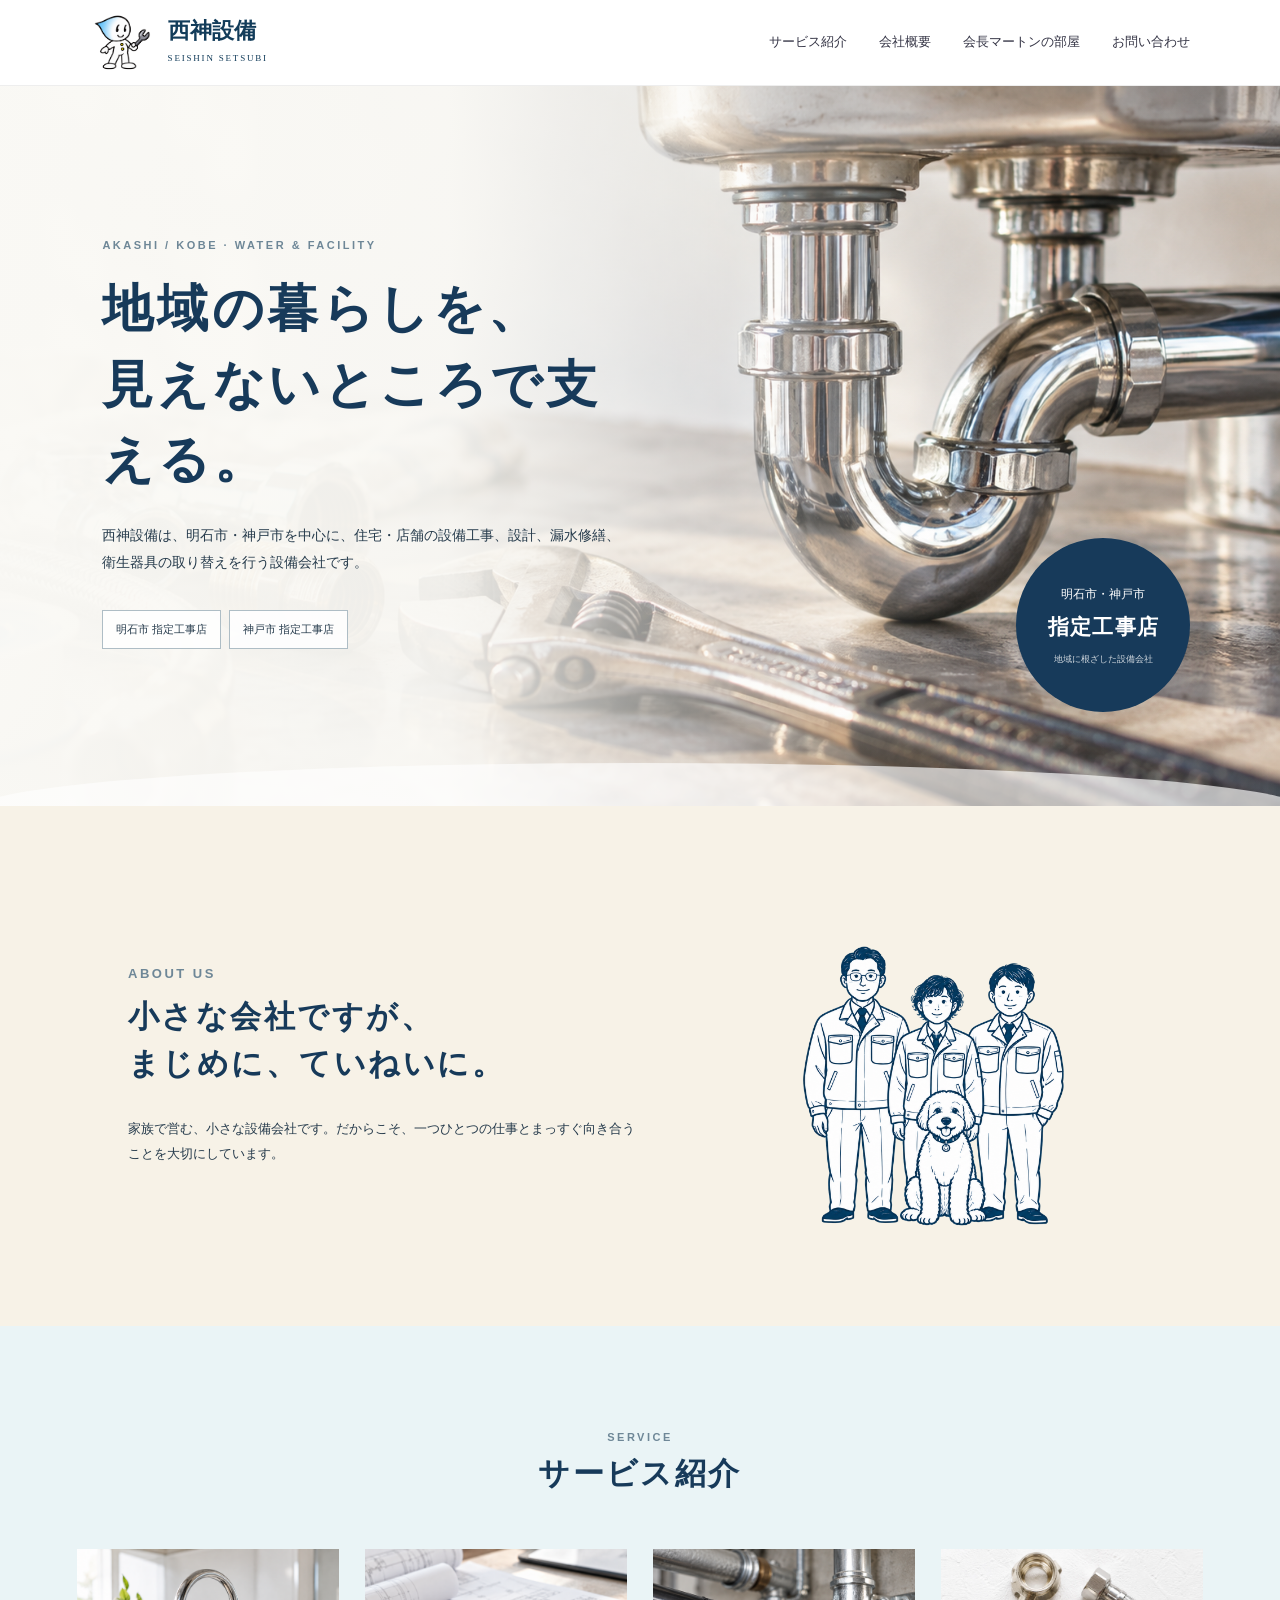
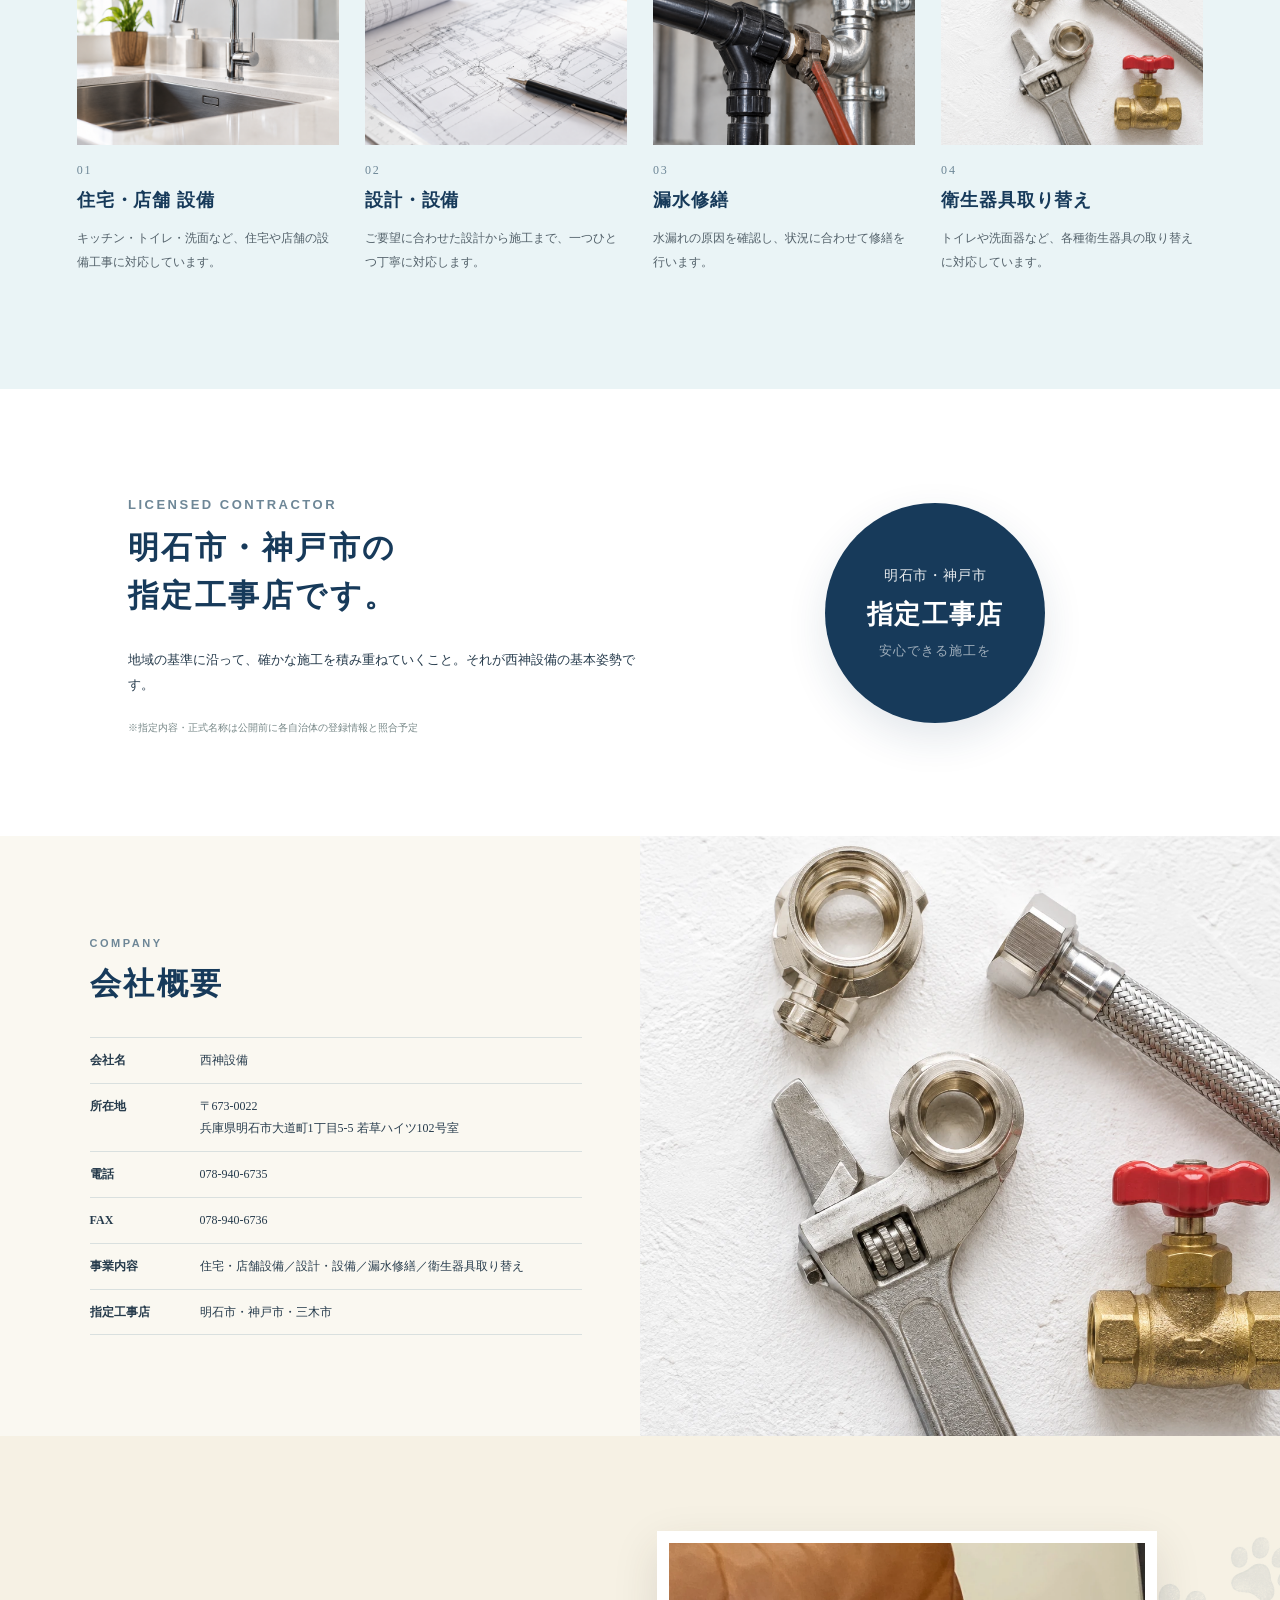
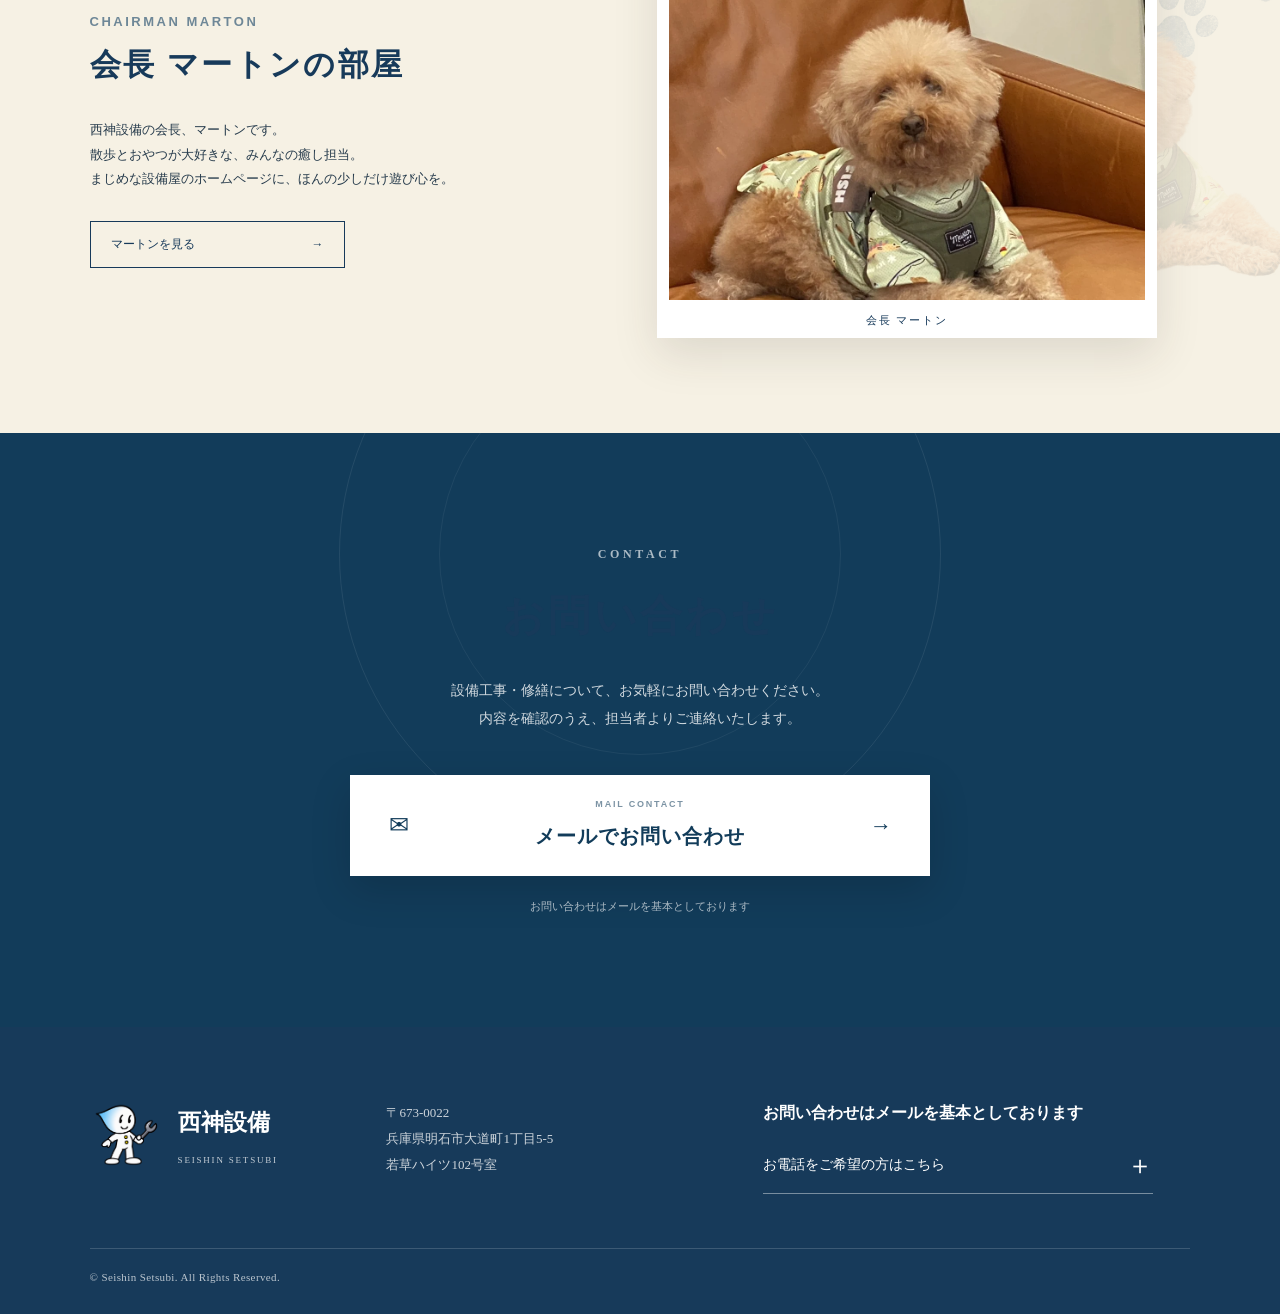
==== commit 8adb778c: "Add files via upload" ====
--- a/index.html
+++ b/index.html
@@ -12,7 +12,7 @@
 <header class="header" id="header">
   <a href="index.html" class="header-logo">
   <img
-    src="images/seishin-logo.png"
+    src="images/seishin-logo.webp"
     alt="西神設備"
     class="header-logo-image"
   >
@@ -144,7 +144,7 @@
 
   <div class="site-footer-brand">
   <img
-    src="images/seishin-logo.png"
+    src="images/seishin-logo.webp"
     alt=""
     class="site-footer-logo-image"
   >
